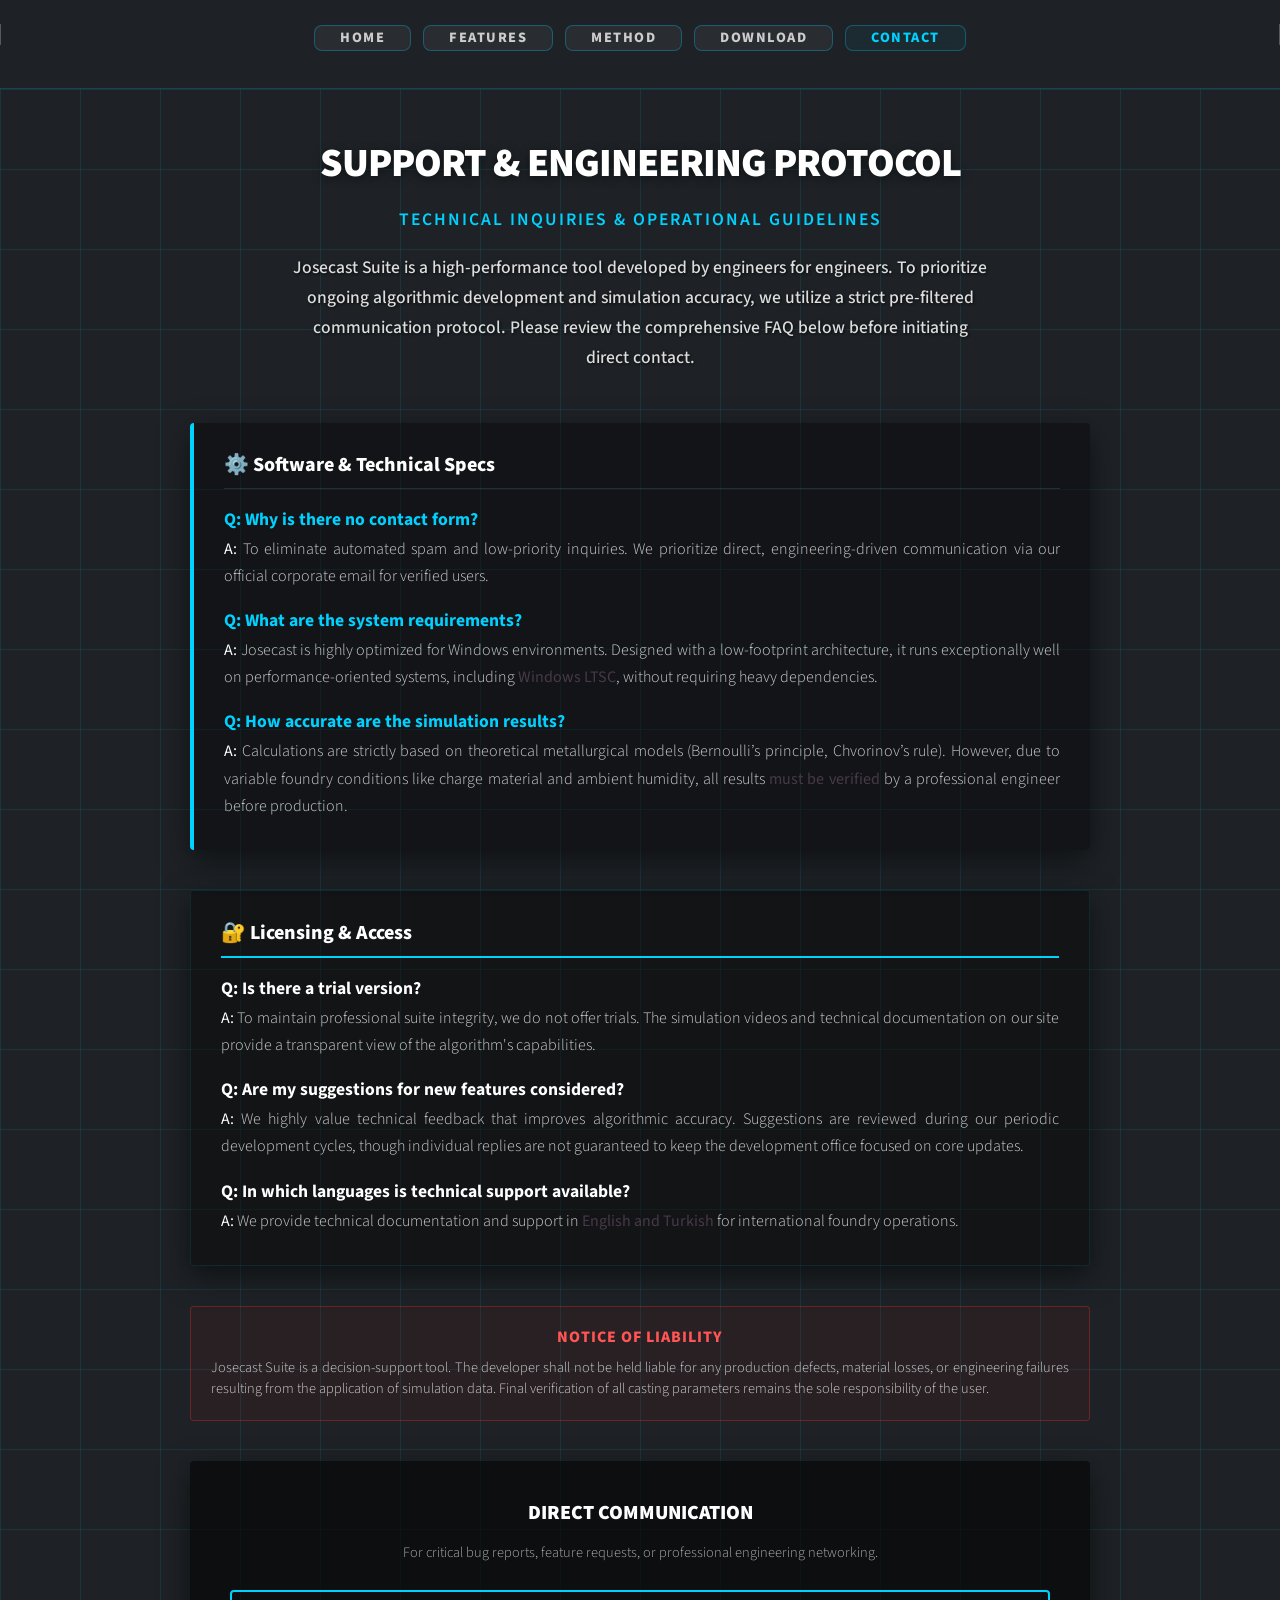
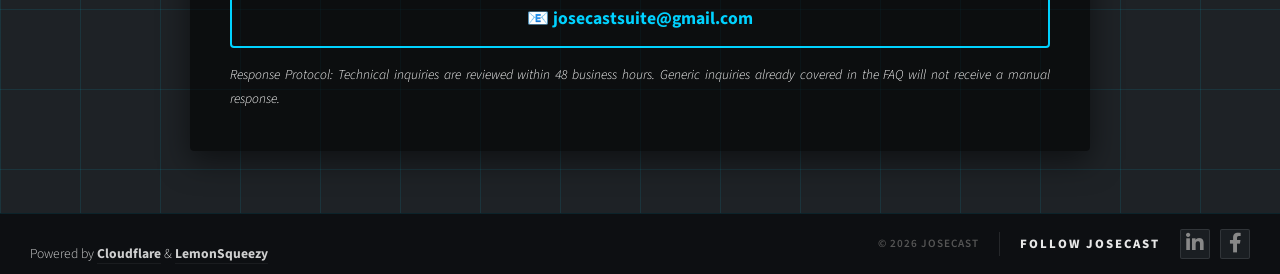
==== Contact.html @ 05715b48 "Contact sayfasi guncellendi" ====
<!DOCTYPE HTML>
<html>
    <head>
        <title>Contact - JoseCast Suite</title>
        <meta charset="utf-8" />
        <meta name="viewport" content="width=device-width, initial-scale=1, user-scalable=no" />
        <link rel="stylesheet" href="assets/css/main.css" />
        <noscript><link rel="stylesheet" href="assets/css/noscript.css" /></noscript>
<style>
    /* BEYAZ HEADER'I KESİN OLARAK YOK EDEN KOD */
    body.page-inner #page-wrapper #header,
    body #page-wrapper #header {
        background-color: #1e2226 !important;
        background-image: none !important;
        border-bottom: 1px solid rgba(0, 210, 255, 0.2) !important;
        box-shadow: none !important;
    }
    
    body #page-wrapper #header nav#nav {
        background-color: transparent !important;
    }
    
    body #page-wrapper #header nav#nav > ul > li > a {
        color: #cccccc !important;
        text-shadow: none !important;
    }
    
    body #page-wrapper #header nav#nav > ul > li:hover > a, 
    body #page-wrapper #header nav#nav > ul > li.current > a {
        color: #00d2ff !important;
        background-color: rgba(0, 210, 255, 0.05) !important;
    }

    /* 🔥 FOOTER IKON ANİMASYON DÜZELTMESİ 🔥 */
    #footer .icons a.custom-footer-icon {
        color: #888888 !important;
        font-size: 1.5em !important;
        transition: all 0.3s ease-in-out !important;
        display: inline-block;
    }
    
    #footer .icons a.custom-footer-icon:hover {
        color: #00d2ff !important;
        transform: scale(1.2);
    }
</style>
    </head>
<body class="no-sidebar is-preload page-inner" style="background-color: #1e2226 !important;">
    <div id="page-wrapper" style="background-color: #1e2226 !important;">
        
        <div id="header">
            <nav id="nav">
                <ul>
                    <li><a href="index.html">Home</a></li>
                    <li><a href="features.html">Features</a></li>
                    <li><a href="method.html">Method</a></li>
                    <li><a href="download.html">Download</a></li>
                    <li class="current"><a href="Contact.html">Contact</a></li>
                </ul>
            </nav>
        </div>

        <div class="wrapper style1" style="background-color: #1e2226 !important; background-image: linear-gradient(rgba(0, 210, 255, 0.1) 1px, transparent 1px), linear-gradient(90deg, rgba(0, 210, 255, 0.1) 1px, transparent 1px) !important; background-size: 80px 80px !important; color: #cccccc !important; padding: 50px 0 !important; border-top: none !important;">

            <div class="container">
                <div class="row">
                    <div class="col-12" id="content">
                        
                        <article id="main" style="max-width: 900px; margin: 0 auto; background-color: transparent !important; color: #cccccc !important;">
                            
                            <header style="text-align: center; margin-bottom: 50px;">
                                <h1 style="color: #ffffff !important; font-weight: 900; font-size: 2.5em; letter-spacing: -1px; margin-bottom: 5px; text-shadow: 0px 2px 10px rgba(0,0,0,0.5);">SUPPORT & ENGINEERING PROTOCOL</h1>
                                <p style="font-weight: 600; color: #00d2ff !important; font-size: 1.1em; text-transform: uppercase; letter-spacing: 2px; margin-bottom: 20px;">
                                    Technical Inquiries & Operational Guidelines
                                </p>
                                <p style="font-size: 1.1em; color: #dddddd !important; font-weight: 500; max-width: 700px; margin: 0 auto; line-height: 1.7; text-shadow: 1px 1px 3px rgba(0,0,0,0.8);">
                                 Josecast Suite is a high-performance tool developed by engineers for engineers. To prioritize ongoing algorithmic development and simulation accuracy, we utilize a strict pre-filtered communication protocol. Please review the comprehensive FAQ below before initiating direct contact.
                                </p>
                            </header>

                            <section style="margin-bottom: 40px; background-color: rgba(0, 0, 0, 0.4) !important; border-left: 4px solid #00d2ff; padding: 30px; border-radius: 4px; box-shadow: 0 10px 30px rgba(0,0,0,0.5);">
                                <h3 style="color: #ffffff !important; font-weight: 800; margin-bottom: 20px; border-bottom: 1px solid rgba(255,255,255,0.1); padding-bottom: 10px;">
                                    ⚙️ Software & Technical Specs
                                </h3>
                                
                                <div style="margin-bottom: 20px;">
                                    <h4 style="color: #00d2ff !important; font-weight: 700; margin-bottom: 5px; font-size: 1.1em;">Q: Why is there no contact form?</h4>
                                    <p style="margin: 0; line-height: 1.7; font-size: 1em; color: #cccccc !important;"><strong style="color:#fff;">A:</strong> To eliminate automated spam and low-priority inquiries. We prioritize direct, engineering-driven communication via our official corporate email for verified users.</p>
                                </div>

                                <div style="margin-bottom: 20px;">
                                    <h4 style="color: #00d2ff !important; font-weight: 700; margin-bottom: 5px; font-size: 1.1em;">Q: What are the system requirements?</h4>
                                    <p style="margin: 0; line-height: 1.7; font-size: 1em; color: #cccccc !important;"><strong style="color:#fff;">A:</strong> Josecast is highly optimized for Windows environments. Designed with a low-footprint architecture, it runs exceptionally well on performance-oriented systems, including <strong>Windows LTSC</strong>, without requiring heavy dependencies.</p>
                                </div>

                                <div style="margin-bottom: 0;">
                                    <h4 style="color: #00d2ff !important; font-weight: 700; margin-bottom: 5px; font-size: 1.1em;">Q: How accurate are the simulation results?</h4>
                                    <p style="margin: 0; line-height: 1.7; font-size: 1em; color: #cccccc !important;"><strong style="color:#fff;">A:</strong> Calculations are strictly based on theoretical metallurgical models (Bernoulli’s principle, Chvorinov’s rule). However, due to variable foundry conditions like charge material and ambient humidity, all results <strong>must be verified</strong> by a professional engineer before production.</p>
                                </div>
                            </section>

                            <section style="margin-bottom: 40px; background-color: rgba(0, 0, 0, 0.4) !important; padding: 30px; border-radius: 4px; box-shadow: 0 10px 30px rgba(0,0,0,0.5); border: 1px solid rgba(0, 210, 255, 0.1);">
                                <h3 style="color: #ffffff !important; font-weight: 800; border-bottom: 2px solid #00d2ff; padding-bottom: 10px; margin-bottom: 20px;">
                                    🔐 Licensing & Access
                                </h3>

                                <div style="margin-bottom: 20px;">
                                    <h4 style="color: #ffffff !important; font-weight: 700; margin-bottom: 5px; font-size: 1.1em;">Q: Is there a trial version?</h4>
                                    <p style="margin: 0; line-height: 1.7; font-size: 1em; color: #cccccc !important;"><strong style="color:#fff;">A:</strong> To maintain professional suite integrity, we do not offer trials. The simulation videos and technical documentation on our site provide a transparent view of the algorithm's capabilities.</p>
                                </div>

                                <div style="margin-bottom: 20px;">
                                    <h4 style="color: #ffffff !important; font-weight: 700; margin-bottom: 5px; font-size: 1.1em;">Q: Are my suggestions for new features considered?</h4>
                                    <p style="margin: 0; line-height: 1.7; font-size: 1em; color: #cccccc !important;"><strong style="color:#fff;">A:</strong> We highly value technical feedback that improves algorithmic accuracy. Suggestions are reviewed during our periodic development cycles, though individual replies are not guaranteed to keep the development office focused on core updates.</p>
                                </div>
                                
                                <div style="margin-bottom: 0;">
                                    <h4 style="color: #ffffff !important; font-weight: 700; margin-bottom: 5px; font-size: 1.1em;">Q: In which languages is technical support available?</h4>
                                    <p style="margin: 0; line-height: 1.7; font-size: 1em; color: #cccccc !important;"><strong style="color:#fff;">A:</strong> We provide technical documentation and support in <strong>English and Turkish</strong> for international foundry operations.</p>
                                </div>
                            </section>

                            <div style="margin-bottom: 40px; text-align: center; padding: 20px; background: rgba(255, 0, 0, 0.05); border: 1px solid rgba(255, 50, 50, 0.3); border-radius: 4px;">
                                <h4 style="color: #ff5555 !important; font-weight: 800; letter-spacing: 1px; margin-bottom: 10px;">NOTICE OF LIABILITY</h4>
                                <p style="font-size: 0.9em; color: #cccccc !important; margin: 0; line-height: 1.5;">
                                    Josecast Suite is a decision-support tool. The developer shall not be held liable for any production defects, material losses, or engineering failures resulting from the application of simulation data. Final verification of all casting parameters remains the sole responsibility of the user.
                                </p>
                            </div>

                            <div style="display: flex; flex-wrap: wrap; gap: 30px; margin-bottom: 20px;">
                                <div style="flex: 1; min-width: 300px; background-color: rgba(0, 0, 0, 0.6) !important; padding: 40px; border-radius: 4px; box-shadow: 0 10px 30px rgba(0,0,0,0.5); text-align: center;">
                                    <h3 style="color: #ffffff !important; font-weight: 900; margin-bottom: 15px;">DIRECT COMMUNICATION</h3>
                                    <p style="color: #aaaaaa !important; font-size: 0.9em; margin-bottom: 25px; text-align: center;">For critical bug reports, feature requests, or professional engineering networking.</p>
                                    
                                    <a href="mailto:josecastsuite@gmail.com" style="display: block; background-color: transparent; border: 2px solid #00d2ff; color: #00d2ff !important; padding: 15px; text-decoration: none; font-weight: 700; font-size: 1.1em; border-radius: 4px; margin-bottom: 15px; transition: all 0.3s ease;">
                                        📧 josecastsuite@gmail.com
                                    </a>
                                    
                                    <p style="font-size: 0.85em; color: #ffffff !important; margin: 0;">
                                        <em>Response Protocol: Technical inquiries are reviewed within 48 business hours. Generic inquiries already covered in the FAQ will not receive a manual response.</em>
                                    </p>
                                </div>
                            </div>

                        </article>

                    </div>
                </div>
            </div>
        </div>

 <div style="clear: both; margin-bottom: -40px !important; padding-bottom: 0 !important;"></div>
</div>


                       <div id="footer" style="padding: 8px 0; margin: 0; background: #0d0f12; clear: both; border-top: 1px solid rgba(0, 210, 255, 0.1); width: 100%;">
    <div style="width: 100%; padding: 0 30px; display: flex; align-items: center; justify-content: flex-end; gap: 20px;">
  <div style="text-align: left !important; display: block !important; width: 100% !important; margin: 0 !important; padding: 0 !important;">
    <p style="font-size: 0.85em; opacity: 0.8; margin: 20px 0 0 0 !important; padding: 0 !important; text-align: left !important;">
        Powered by 
        <a href="https://www.cloudflare.com" target="_blank" style="text-decoration: none; color: inherit; font-weight: bold;">Cloudflare</a> 
        & 
        <a href="https://www.lemonsqueezy.com" target="_blank" style="text-decoration: none; color: inherit; font-weight: bold;">LemonSqueezy</a>
    </p>
    </div>      
    <div style="color: #555555; font-size: 0.7em; font-weight: 600; letter-spacing: 1px; border-right: 1px solid rgba(255,255,255,0.1); padding-right: 20px; white-space: nowrap !important; display: inline-block;">
    &copy; 2026 JOSECAST
    </div>

        <h3 style="color: #ffffff; margin: 0; font-size: 0.8em; font-weight: 800; letter-spacing: 2px; text-transform: uppercase; white-space: nowrap; opacity: 0.9;">
            FOLLOW JOSECAST
        </h3>

        <div style="display: flex; gap: 10px;">
            <a href="https://www.linkedin.com/company/josecast-suite" target="_blank" rel="noopener noreferrer" style="display: flex; align-items: center; justify-content: center; width: 30px; height: 30px; background-color: #1a1e22; border: 1px solid rgba(255, 255, 255, 0.1); border-radius: 2px; color: #888888; font-size: 1em; text-decoration: none; transition: all 0.3s ease;" onmouseover="this.style.borderColor='#00d2ff'; this.style.color='#00d2ff';" onmouseout="this.style.borderColor='rgba(255, 255, 255, 0.1)'; this.style.color='#888888';">
                <i class="icon brands fa-linkedin-in" style="background: none; border: none; margin: 0; padding: 0;"></i>
            </a>
            
            <a href="https://www.linkedin.com/company/josecast-suite" target="_blank" rel="noopener noreferrer" style="display: flex; align-items: center; justify-content: center; width: 30px; height: 30px; background-color: #1a1e22; border: 1px solid rgba(255, 255, 255, 0.1); border-radius: 2px; color: #888888; font-size: 1em; text-decoration: none; transition: all 0.3s ease;" onmouseover="this.style.borderColor='#00d2ff'; this.style.color='#00d2ff';" onmouseout="this.style.borderColor='rgba(255, 255, 255, 0.1)'; this.style.color='#888888';">
                <i class="icon brands fa-facebook-f" style="background: none; border: none; margin: 0; padding: 0;"></i>
            </a>
        </div>

    </div>
</div>
    </div>
</div>


</section>

                            </div>

                        </div>
                    </div>
                </div>

        </div>

        <script src="assets/js/jquery.min.js"></script>
            <script src="assets/js/jquery.dropotron.min.js"></script>
            <script src="assets/js/jquery.scrolly.min.js"></script>
            <script src="assets/js/jquery.scrollex.min.js"></script>
            <script src="assets/js/browser.min.js"></script>
            <script src="assets/js/breakpoints.min.js"></script>
            <script src="assets/js/util.js"></script>
            <script src="assets/js/main.js"></script>

    </body>
</html>
---- assets/css/main.css ----
@import url("https://fonts.googleapis.com/css?family=Source+Sans+Pro:300,300italic,400,400italic,600");
@import url("fontawesome-all.min.css");

/*
	Helios by HTML5 UP
	html5up.net | @ajlkn
	Free for personal and commercial use under the CCA 3.0 license (html5up.net/license)
*/

html, body, div, span, applet, object,
iframe, h1, h2, h3, h4, h5, h6, p, blockquote,
pre, a, abbr, acronym, address, big, cite,
code, del, dfn, em, img, ins, kbd, q, s, samp,
small, strike, strong, sub, sup, tt, var, b,
u, i, center, dl, dt, dd, ol, ul, li, fieldset,
form, label, legend, table, caption, tbody,
tfoot, thead, tr, th, td, article, aside,
canvas, details, embed, figure, figcaption,
footer, header, hgroup, menu, nav, output, ruby,
section, summary, time, mark, audio, video {
	margin: 0;
	padding: 0;
	border: 0;
	font-size: 100%;
	font: inherit;
	vertical-align: baseline;}

article, aside, details, figcaption, figure,
footer, header, hgroup, menu, nav, section {
	display: block;}

body {
	line-height: 1;
}

ol, ul {
	list-style: none;
}

blockquote, q {
	quotes: none;
}

	blockquote:before, blockquote:after, q:before, q:after {
		content: '';
		content: none;
	}

table {
	border-collapse: collapse;
	border-spacing: 0;
}

body {
	-webkit-text-size-adjust: none;
}

mark {
	background-color: transparent;
	color: inherit;
}

input::-moz-focus-inner {
	border: 0;
	padding: 0;
}

input, select, textarea {
	-moz-appearance: none;
	-webkit-appearance: none;
	-ms-appearance: none;
	appearance: none;
}

/* Basic */

	html {
		box-sizing: border-box;
	}

	*, *:before, *:after {
		box-sizing: inherit;
	}

	body {
		background: #f0f4f4;
		color: #5b5b5b;
		font-size: 15pt;
		line-height: 1.85em;
		font-family: 'Source Sans Pro', sans-serif;
		font-weight: 300;
	}

		body.is-preload *, body.is-preload *:before, body.is-preload *:after {
			-moz-animation: none !important;
			-webkit-animation: none !important;
			-ms-animation: none !important;
			animation: none !important;
			-moz-transition: none !important;
			-webkit-transition: none !important;
			-ms-transition: none !important;
			transition: none !important;
		}

	input, textarea, select {
		font-size: 15pt;
		line-height: 1.85em;
		font-family: 'Source Sans Pro', sans-serif;
		font-weight: 300;
	}

	h1, h2, h3, h4, h5, h6 {
		font-weight: 400;
		color: #483949;
		line-height: 1.25em;
	}

	h1 a, h2 a, h3 a, h4 a, h5 a, h6 a {
		color: inherit;
		text-decoration: none;
		border-bottom-color: transparent;
	}

	h1 strong, h2 strong, h3 strong, h4 strong, h5 strong, h6 strong {
		font-weight: 600;
	}

	h2 {
		font-size: 2.6em;
	}

	h3 {
		font-size: 1.25em;
	}

	h4 {
		font-size: 1em;
		margin: 0 0 0.25em 0;
	}

	strong, b {
		font-weight: 400;
		color: #483949;
	}

	em, i {
		font-style: italic;
	}

	a {
		color: inherit;
		border-bottom: solid 1px rgba(128, 128, 128, 0.15);
		text-decoration: none;
		-moz-transition: background-color 0.35s ease-in-out, color 0.35s ease-in-out, border-bottom-color 0.35s ease-in-out;
		-webkit-transition: background-color 0.35s ease-in-out, color 0.35s ease-in-out, border-bottom-color 0.35s ease-in-out;
		-ms-transition: background-color 0.35s ease-in-out, color 0.35s ease-in-out, border-bottom-color 0.35s ease-in-out;
		transition: background-color 0.35s ease-in-out, color 0.35s ease-in-out, border-bottom-color 0.35s ease-in-out;
	}

		a:hover {
			color: #ef8376;
			border-bottom-color: transparent;
		}

	sub {
		position: relative;
		top: 0.5em;
		font-size: 0.8em;
	}

	sup {
		position: relative;
		top: -0.5em;
		font-size: 0.8em;
	}

	blockquote {
		border-left: solid 0.5em #ddd;
		padding: 1em 0 1em 2em;
		font-style: italic;
	}

	p, ul, ol, dl, table {
		margin-bottom: 1em;
	}

	p {
		text-align: justify;
	}

	br.clear {
		clear: both;
	}

	hr {
		position: relative;
		display: block;
		border: 0;
		top: 4.5em;
		margin-bottom: 9em;
		height: 6px;
		border-top: solid 1px rgba(128, 128, 128, 0.2);
		border-bottom: solid 1px rgba(128, 128, 128, 0.2);
	}

		hr:before, hr:after {
			content: '';
			position: absolute;
			top: -8px;
			display: block;
			width: 1px;
			height: 21px;
			background: rgba(128, 128, 128, 0.2);
		}

		hr:before {
			left: -1px;
		}

		hr:after {
			right: -1px;
		}

	.timestamp {
		color: rgba(128, 128, 128, 0.75);
		font-size: 0.8em;
	}

/* Container */

	.container {
		margin: 0 auto;
		max-width: 100%;
		width: 1400px;
	}

		@media screen and (max-width: 1680px) {

			.container {
				width: 1200px;
			}

		}

		@media screen and (max-width: 1280px) {

			.container {
				width: 100%;
			}

		}

		@media screen and (max-width: 960px) {

			.container {
				width: 100%;
			}

		}

		@media screen and (max-width: 840px) {

			.container {
				width: 100%;
			}

		}

		@media screen and (max-width: 736px) {

			.container {
				width: 100%;
			}

		}

/* Row */

	.row {
		display: flex;
		flex-wrap: wrap;
		box-sizing: border-box;
		align-items: stretch;
	}

		.row > * {
			box-sizing: border-box;
		}

		.row.gtr-uniform > * > :last-child {
			margin-bottom: 0;
		}

		.row.aln-left {
			justify-content: flex-start;
		}

		.row.aln-center {
			justify-content: center;
		}

		.row.aln-right {
			justify-content: flex-end;
		}

		.row.aln-top {
			align-items: flex-start;
		}

		.row.aln-middle {
			align-items: center;
		}

		.row.aln-bottom {
			align-items: flex-end;
		}

		.row > .imp {
			order: -1;
		}

		.row > .col-1 {
			width: 8.33333%;
		}

		.row > .off-1 {
			margin-left: 8.33333%;
		}

		.row > .col-2 {
			width: 16.66667%;
		}

		.row > .off-2 {
			margin-left: 16.66667%;
		}

		.row > .col-3 {
			width: 25%;
		}

		.row > .off-3 {
			margin-left: 25%;
		}

		.row > .col-4 {
			width: 33.33333%;
		}

		.row > .off-4 {
			margin-left: 33.33333%;
		}

		.row > .col-5 {
			width: 41.66667%;
		}

		.row > .off-5 {
			margin-left: 41.66667%;
		}

		.row > .col-6 {
			width: 50%;
		}

		.row > .off-6 {
			margin-left: 50%;
		}

		.row > .col-7 {
			width: 58.33333%;
		}

		.row > .off-7 {
			margin-left: 58.33333%;
		}

		.row > .col-8 {
			width: 66.66667%;
		}

		.row > .off-8 {
			margin-left: 66.66667%;
		}

		.row > .col-9 {
			width: 75%;
		}

		.row > .off-9 {
			margin-left: 75%;
		}

		.row > .col-10 {
			width: 83.33333%;
		}

		.row > .off-10 {
			margin-left: 83.33333%;
		}

		.row > .col-11 {
			width: 91.66667%;
		}

		.row > .off-11 {
			margin-left: 91.66667%;
		}

		.row > .col-12 {
			width: 100%;
		}

		.row > .off-12 {
			margin-left: 100%;
		}

		.row.gtr-0 {
			margin-top: 0px;
			margin-left: 0px;
		}

			.row.gtr-0 > * {
				padding: 0px 0 0 0px;
			}

			.row.gtr-0.gtr-uniform {
				margin-top: 0px;
			}

				.row.gtr-0.gtr-uniform > * {
					padding-top: 0px;
				}

		.row.gtr-25 {
			margin-top: -10px;
			margin-left: -10px;
		}

			.row.gtr-25 > * {
				padding: 10px 0 0 10px;
			}

			.row.gtr-25.gtr-uniform {
				margin-top: -10px;
			}

				.row.gtr-25.gtr-uniform > * {
					padding-top: 10px;
				}

		.row.gtr-50 {
			margin-top: -20px;
			margin-left: -20px;
		}

			.row.gtr-50 > * {
				padding: 20px 0 0 20px;
			}

			.row.gtr-50.gtr-uniform {
				margin-top: -20px;
			}

				.row.gtr-50.gtr-uniform > * {
					padding-top: 20px;
				}

		.row {
			margin-top: -40px;
			margin-left: -40px;
		}

			.row > * {
				padding: 40px 0 0 40px;
			}

			.row.gtr-uniform {
				margin-top: -40px;
			}

				.row.gtr-uniform > * {
					padding-top: 40px;
				}

		.row.gtr-150 {
			margin-top: -60px;
			margin-left: -60px;
		}

			.row.gtr-150 > * {
				padding: 60px 0 0 60px;
			}

			.row.gtr-150.gtr-uniform {
				margin-top: -60px;
			}

				.row.gtr-150.gtr-uniform > * {
					padding-top: 60px;
				}

		.row.gtr-200 {
			margin-top: -80px;
			margin-left: -80px;
		}

			.row.gtr-200 > * {
				padding: 80px 0 0 80px;
			}

			.row.gtr-200.gtr-uniform {
				margin-top: -80px;
			}

				.row.gtr-200.gtr-uniform > * {
					padding-top: 80px;
				}

		@media screen and (max-width: 1680px) {

			.row {
				display: flex;
				flex-wrap: wrap;
				box-sizing: border-box;
				align-items: stretch;
			}

				.row > * {
					box-sizing: border-box;
				}

				.row.gtr-uniform > * > :last-child {
					margin-bottom: 0;
				}

				.row.aln-left {
					justify-content: flex-start;
				}

				.row.aln-center {
					justify-content: center;
				}

				.row.aln-right {
					justify-content: flex-end;
				}

				.row.aln-top {
					align-items: flex-start;
				}

				.row.aln-middle {
					align-items: center;
				}

				.row.aln-bottom {
					align-items: flex-end;
				}

				.row > .imp-wide {
					order: -1;
				}

				.row > .col-1-wide {
					width: 8.33333%;
				}

				.row > .off-1-wide {
					margin-left: 8.33333%;
				}

				.row > .col-2-wide {
					width: 16.66667%;
				}

				.row > .off-2-wide {
					margin-left: 16.66667%;
				}

				.row > .col-3-wide {
					width: 25%;
				}

				.row > .off-3-wide {
					margin-left: 25%;
				}

				.row > .col-4-wide {
					width: 33.33333%;
				}

				.row > .off-4-wide {
					margin-left: 33.33333%;
				}

				.row > .col-5-wide {
					width: 41.66667%;
				}

				.row > .off-5-wide {
					margin-left: 41.66667%;
				}

				.row > .col-6-wide {
					width: 50%;
				}

				.row > .off-6-wide {
					margin-left: 50%;
				}

				.row > .col-7-wide {
					width: 58.33333%;
				}

				.row > .off-7-wide {
					margin-left: 58.33333%;
				}

				.row > .col-8-wide {
					width: 66.66667%;
				}

				.row > .off-8-wide {
					margin-left: 66.66667%;
				}

				.row > .col-9-wide {
					width: 75%;
				}

				.row > .off-9-wide {
					margin-left: 75%;
				}

				.row > .col-10-wide {
					width: 83.33333%;
				}

				.row > .off-10-wide {
					margin-left: 83.33333%;
				}

				.row > .col-11-wide {
					width: 91.66667%;
				}

				.row > .off-11-wide {
					margin-left: 91.66667%;
				}

				.row > .col-12-wide {
					width: 100%;
				}

				.row > .off-12-wide {
					margin-left: 100%;
				}

				.row.gtr-0 {
					margin-top: 0px;
					margin-left: 0px;
				}

					.row.gtr-0 > * {
						padding: 0px 0 0 0px;
					}

					.row.gtr-0.gtr-uniform {
						margin-top: 0px;
					}

						.row.gtr-0.gtr-uniform > * {
							padding-top: 0px;
						}

				.row.gtr-25 {
					margin-top: -10px;
					margin-left: -10px;
				}

					.row.gtr-25 > * {
						padding: 10px 0 0 10px;
					}

					.row.gtr-25.gtr-uniform {
						margin-top: -10px;
					}

						.row.gtr-25.gtr-uniform > * {
							padding-top: 10px;
						}

				.row.gtr-50 {
					margin-top: -20px;
					margin-left: -20px;
				}

					.row.gtr-50 > * {
						padding: 20px 0 0 20px;
					}

					.row.gtr-50.gtr-uniform {
						margin-top: -20px;
					}

						.row.gtr-50.gtr-uniform > * {
							padding-top: 20px;
						}

				.row {
					margin-top: -40px;
					margin-left: -40px;
				}

					.row > * {
						padding: 40px 0 0 40px;
					}

					.row.gtr-uniform {
						margin-top: -40px;
					}

						.row.gtr-uniform > * {
							padding-top: 40px;
						}

				.row.gtr-150 {
					margin-top: -60px;
					margin-left: -60px;
				}

					.row.gtr-150 > * {
						padding: 60px 0 0 60px;
					}

					.row.gtr-150.gtr-uniform {
						margin-top: -60px;
					}

						.row.gtr-150.gtr-uniform > * {
							padding-top: 60px;
						}

				.row.gtr-200 {
					margin-top: -80px;
					margin-left: -80px;
				}

					.row.gtr-200 > * {
						padding: 80px 0 0 80px;
					}

					.row.gtr-200.gtr-uniform {
						margin-top: -80px;
					}

						.row.gtr-200.gtr-uniform > * {
							padding-top: 80px;
						}

		}

		@media screen and (max-width: 1280px) {

			.row {
				display: flex;
				flex-wrap: wrap;
				box-sizing: border-box;
				align-items: stretch;
			}

				.row > * {
					box-sizing: border-box;
				}

				.row.gtr-uniform > * > :last-child {
					margin-bottom: 0;
				}

				.row.aln-left {
					justify-content: flex-start;
				}

				.row.aln-center {
					justify-content: center;
				}

				.row.aln-right {
					justify-content: flex-end;
				}

				.row.aln-top {
					align-items: flex-start;
				}

				.row.aln-middle {
					align-items: center;
				}

				.row.aln-bottom {
					align-items: flex-end;
				}

				.row > .imp-normal {
					order: -1;
				}

				.row > .col-1-normal {
					width: 8.33333%;
				}

				.row > .off-1-normal {
					margin-left: 8.33333%;
				}

				.row > .col-2-normal {
					width: 16.66667%;
				}

				.row > .off-2-normal {
					margin-left: 16.66667%;
				}

				.row > .col-3-normal {
					width: 25%;
				}

				.row > .off-3-normal {
					margin-left: 25%;
				}

				.row > .col-4-normal {
					width: 33.33333%;
				}

				.row > .off-4-normal {
					margin-left: 33.33333%;
				}

				.row > .col-5-normal {
					width: 41.66667%;
				}

				.row > .off-5-normal {
					margin-left: 41.66667%;
				}

				.row > .col-6-normal {
					width: 50%;
				}

				.row > .off-6-normal {
					margin-left: 50%;
				}

				.row > .col-7-normal {
					width: 58.33333%;
				}

				.row > .off-7-normal {
					margin-left: 58.33333%;
				}

				.row > .col-8-normal {
					width: 66.66667%;
				}

				.row > .off-8-normal {
					margin-left: 66.66667%;
				}

				.row > .col-9-normal {
					width: 75%;
				}

				.row > .off-9-normal {
					margin-left: 75%;
				}

				.row > .col-10-normal {
					width: 83.33333%;
				}

				.row > .off-10-normal {
					margin-left: 83.33333%;
				}

				.row > .col-11-normal {
					width: 91.66667%;
				}

				.row > .off-11-normal {
					margin-left: 91.66667%;
				}

				.row > .col-12-normal {
					width: 100%;
				}

				.row > .off-12-normal {
					margin-left: 100%;
				}

				.row.gtr-0 {
					margin-top: 0px;
					margin-left: 0px;
				}

					.row.gtr-0 > * {
						padding: 0px 0 0 0px;
					}

					.row.gtr-0.gtr-uniform {
						margin-top: 0px;
					}

						.row.gtr-0.gtr-uniform > * {
							padding-top: 0px;
						}

				.row.gtr-25 {
					margin-top: -9px;
					margin-left: -9px;
				}

					.row.gtr-25 > * {
						padding: 9px 0 0 9px;
					}

					.row.gtr-25.gtr-uniform {
						margin-top: -9px;
					}

						.row.gtr-25.gtr-uniform > * {
							padding-top: 9px;
						}

				.row.gtr-50 {
					margin-top: -18px;
					margin-left: -18px;
				}

					.row.gtr-50 > * {
						padding: 18px 0 0 18px;
					}

					.row.gtr-50.gtr-uniform {
						margin-top: -18px;
					}

						.row.gtr-50.gtr-uniform > * {
							padding-top: 18px;
						}

				.row {
					margin-top: -36px;
					margin-left: -36px;
				}

					.row > * {
						padding: 36px 0 0 36px;
					}

					.row.gtr-uniform {
						margin-top: -36px;
					}

						.row.gtr-uniform > * {
							padding-top: 36px;
						}

				.row.gtr-150 {
					margin-top: -54px;
					margin-left: -54px;
				}

					.row.gtr-150 > * {
						padding: 54px 0 0 54px;
					}

					.row.gtr-150.gtr-uniform {
						margin-top: -54px;
					}

						.row.gtr-150.gtr-uniform > * {
							padding-top: 54px;
						}

				.row.gtr-200 {
					margin-top: -72px;
					margin-left: -72px;
				}

					.row.gtr-200 > * {
						padding: 72px 0 0 72px;
					}

					.row.gtr-200.gtr-uniform {
						margin-top: -72px;
					}

						.row.gtr-200.gtr-uniform > * {
							padding-top: 72px;
						}

		}

		@media screen and (max-width: 960px) {

			.row {
				display: flex;
				flex-wrap: wrap;
				box-sizing: border-box;
				align-items: stretch;
			}

				.row > * {
					box-sizing: border-box;
				}

				.row.gtr-uniform > * > :last-child {
					margin-bottom: 0;
				}

				.row.aln-left {
					justify-content: flex-start;
				}

				.row.aln-center {
					justify-content: center;
				}

				.row.aln-right {
					justify-content: flex-end;
				}

				.row.aln-top {
					align-items: flex-start;
				}

				.row.aln-middle {
					align-items: center;
				}

				.row.aln-bottom {
					align-items: flex-end;
				}

				.row > .imp-narrow {
					order: -1;
				}

				.row > .col-1-narrow {
					width: 8.33333%;
				}

				.row > .off-1-narrow {
					margin-left: 8.33333%;
				}

				.row > .col-2-narrow {
					width: 16.66667%;
				}

				.row > .off-2-narrow {
					margin-left: 16.66667%;
				}

				.row > .col-3-narrow {
					width: 25%;
				}

				.row > .off-3-narrow {
					margin-left: 25%;
				}

				.row > .col-4-narrow {
					width: 33.33333%;
				}

				.row > .off-4-narrow {
					margin-left: 33.33333%;
				}

				.row > .col-5-narrow {
					width: 41.66667%;
				}

				.row > .off-5-narrow {
					margin-left: 41.66667%;
				}

				.row > .col-6-narrow {
					width: 50%;
				}

				.row > .off-6-narrow {
					margin-left: 50%;
				}

				.row > .col-7-narrow {
					width: 58.33333%;
				}

				.row > .off-7-narrow {
					margin-left: 58.33333%;
				}

				.row > .col-8-narrow {
					width: 66.66667%;
				}

				.row > .off-8-narrow {
					margin-left: 66.66667%;
				}

				.row > .col-9-narrow {
					width: 75%;
				}

				.row > .off-9-narrow {
					margin-left: 75%;
				}

				.row > .col-10-narrow {
					width: 83.33333%;
				}

				.row > .off-10-narrow {
					margin-left: 83.33333%;
				}

				.row > .col-11-narrow {
					width: 91.66667%;
				}

				.row > .off-11-narrow {
					margin-left: 91.66667%;
				}

				.row > .col-12-narrow {
					width: 100%;
				}

				.row > .off-12-narrow {
					margin-left: 100%;
				}

				.row.gtr-0 {
					margin-top: 0px;
					margin-left: 0px;
				}

					.row.gtr-0 > * {
						padding: 0px 0 0 0px;
					}

					.row.gtr-0.gtr-uniform {
						margin-top: 0px;
					}

						.row.gtr-0.gtr-uniform > * {
							padding-top: 0px;
						}

				.row.gtr-25 {
					margin-top: -8px;
					margin-left: -8px;
				}

					.row.gtr-25 > * {
						padding: 8px 0 0 8px;
					}

					.row.gtr-25.gtr-uniform {
						margin-top: -8px;
					}

						.row.gtr-25.gtr-uniform > * {
							padding-top: 8px;
						}

				.row.gtr-50 {
					margin-top: -16px;
					margin-left: -16px;
				}

					.row.gtr-50 > * {
						padding: 16px 0 0 16px;
					}

					.row.gtr-50.gtr-uniform {
						margin-top: -16px;
					}

						.row.gtr-50.gtr-uniform > * {
							padding-top: 16px;
						}

				.row {
					margin-top: -32px;
					margin-left: -32px;
				}

					.row > * {
						padding: 32px 0 0 32px;
					}

					.row.gtr-uniform {
						margin-top: -32px;
					}

						.row.gtr-uniform > * {
							padding-top: 32px;
						}

				.row.gtr-150 {
					margin-top: -48px;
					margin-left: -48px;
				}

					.row.gtr-150 > * {
						padding: 48px 0 0 48px;
					}

					.row.gtr-150.gtr-uniform {
						margin-top: -48px;
					}

						.row.gtr-150.gtr-uniform > * {
							padding-top: 48px;
						}

				.row.gtr-200 {
					margin-top: -64px;
					margin-left: -64px;
				}

					.row.gtr-200 > * {
						padding: 64px 0 0 64px;
					}

					.row.gtr-200.gtr-uniform {
						margin-top: -64px;
					}

						.row.gtr-200.gtr-uniform > * {
							padding-top: 64px;
						}

		}

		@media screen and (max-width: 840px) {

			.row {
				display: flex;
				flex-wrap: wrap;
				box-sizing: border-box;
				align-items: stretch;
			}

				.row > * {
					box-sizing: border-box;
				}

				.row.gtr-uniform > * > :last-child {
					margin-bottom: 0;
				}

				.row.aln-left {
					justify-content: flex-start;
				}

				.row.aln-center {
					justify-content: center;
				}

				.row.aln-right {
					justify-content: flex-end;
				}

				.row.aln-top {
					align-items: flex-start;
				}

				.row.aln-middle {
					align-items: center;
				}

				.row.aln-bottom {
					align-items: flex-end;
				}

				.row > .imp-narrower {
					order: -1;
				}

				.row > .col-1-narrower {
					width: 8.33333%;
				}

				.row > .off-1-narrower {
					margin-left: 8.33333%;
				}

				.row > .col-2-narrower {
					width: 16.66667%;
				}

				.row > .off-2-narrower {
					margin-left: 16.66667%;
				}

				.row > .col-3-narrower {
					width: 25%;
				}

				.row > .off-3-narrower {
					margin-left: 25%;
				}

				.row > .col-4-narrower {
					width: 33.33333%;
				}

				.row > .off-4-narrower {
					margin-left: 33.33333%;
				}

				.row > .col-5-narrower {
					width: 41.66667%;
				}

				.row > .off-5-narrower {
					margin-left: 41.66667%;
				}

				.row > .col-6-narrower {
					width: 50%;
				}

				.row > .off-6-narrower {
					margin-left: 50%;
				}

				.row > .col-7-narrower {
					width: 58.33333%;
				}

				.row > .off-7-narrower {
					margin-left: 58.33333%;
				}

				.row > .col-8-narrower {
					width: 66.66667%;
				}

				.row > .off-8-narrower {
					margin-left: 66.66667%;
				}

				.row > .col-9-narrower {
					width: 75%;
				}

				.row > .off-9-narrower {
					margin-left: 75%;
				}

				.row > .col-10-narrower {
					width: 83.33333%;
				}

				.row > .off-10-narrower {
					margin-left: 83.33333%;
				}

				.row > .col-11-narrower {
					width: 91.66667%;
				}

				.row > .off-11-narrower {
					margin-left: 91.66667%;
				}

				.row > .col-12-narrower {
					width: 100%;
				}

				.row > .off-12-narrower {
					margin-left: 100%;
				}

				.row.gtr-0 {
					margin-top: 0px;
					margin-left: 0px;
				}

					.row.gtr-0 > * {
						padding: 0px 0 0 0px;
					}

					.row.gtr-0.gtr-uniform {
						margin-top: 0px;
					}

						.row.gtr-0.gtr-uniform > * {
							padding-top: 0px;
						}

				.row.gtr-25 {
					margin-top: -8px;
					margin-left: -8px;
				}

					.row.gtr-25 > * {
						padding: 8px 0 0 8px;
					}

					.row.gtr-25.gtr-uniform {
						margin-top: -8px;
					}

						.row.gtr-25.gtr-uniform > * {
							padding-top: 8px;
						}

				.row.gtr-50 {
					margin-top: -16px;
					margin-left: -16px;
				}

					.row.gtr-50 > * {
						padding: 16px 0 0 16px;
					}

					.row.gtr-50.gtr-uniform {
						margin-top: -16px;
					}

						.row.gtr-50.gtr-uniform > * {
							padding-top: 16px;
						}

				.row {
					margin-top: -32px;
					margin-left: -32px;
				}

					.row > * {
						padding: 32px 0 0 32px;
					}

					.row.gtr-uniform {
						margin-top: -32px;
					}

						.row.gtr-uniform > * {
							padding-top: 32px;
						}

				.row.gtr-150 {
					margin-top: -48px;
					margin-left: -48px;
				}

					.row.gtr-150 > * {
						padding: 48px 0 0 48px;
					}

					.row.gtr-150.gtr-uniform {
						margin-top: -48px;
					}

						.row.gtr-150.gtr-uniform > * {
							padding-top: 48px;
						}

				.row.gtr-200 {
					margin-top: -64px;
					margin-left: -64px;
				}

					.row.gtr-200 > * {
						padding: 64px 0 0 64px;
					}

					.row.gtr-200.gtr-uniform {
						margin-top: -64px;
					}

						.row.gtr-200.gtr-uniform > * {
							padding-top: 64px;
						}

		}

		@media screen and (max-width: 736px) {

			.row {
				display: flex;
				flex-wrap: wrap;
				box-sizing: border-box;
				align-items: stretch;
			}

				.row > * {
					box-sizing: border-box;
				}

				.row.gtr-uniform > * > :last-child {
					margin-bottom: 0;
				}

				.row.aln-left {
					justify-content: flex-start;
				}

				.row.aln-center {
					justify-content: center;
				}

				.row.aln-right {
					justify-content: flex-end;
				}

				.row.aln-top {
					align-items: flex-start;
				}

				.row.aln-middle {
					align-items: center;
				}

				.row.aln-bottom {
					align-items: flex-end;
				}

				.row > .imp-mobile {
					order: -1;
				}

				.row > .col-1-mobile {
					width: 8.33333%;
				}

				.row > .off-1-mobile {
					margin-left: 8.33333%;
				}

				.row > .col-2-mobile {
					width: 16.66667%;
				}

				.row > .off-2-mobile {
					margin-left: 16.66667%;
				}

				.row > .col-3-mobile {
					width: 25%;
				}

				.row > .off-3-mobile {
					margin-left: 25%;
				}

				.row > .col-4-mobile {
					width: 33.33333%;
				}

				.row > .off-4-mobile {
					margin-left: 33.33333%;
				}

				.row > .col-5-mobile {
					width: 41.66667%;
				}

				.row > .off-5-mobile {
					margin-left: 41.66667%;
				}

				.row > .col-6-mobile {
					width: 50%;
				}

				.row > .off-6-mobile {
					margin-left: 50%;
				}

				.row > .col-7-mobile {
					width: 58.33333%;
				}

				.row > .off-7-mobile {
					margin-left: 58.33333%;
				}

				.row > .col-8-mobile {
					width: 66.66667%;
				}

				.row > .off-8-mobile {
					margin-left: 66.66667%;
				}

				.row > .col-9-mobile {
					width: 75%;
				}

				.row > .off-9-mobile {
					margin-left: 75%;
				}

				.row > .col-10-mobile {
					width: 83.33333%;
				}

				.row > .off-10-mobile {
					margin-left: 83.33333%;
				}

				.row > .col-11-mobile {
					width: 91.66667%;
				}

				.row > .off-11-mobile {
					margin-left: 91.66667%;
				}

				.row > .col-12-mobile {
					width: 100%;
				}

				.row > .off-12-mobile {
					margin-left: 100%;
				}

				.row.gtr-0 {
					margin-top: 0px;
					margin-left: 0px;
				}

					.row.gtr-0 > * {
						padding: 0px 0 0 0px;
					}

					.row.gtr-0.gtr-uniform {
						margin-top: 0px;
					}

						.row.gtr-0.gtr-uniform > * {
							padding-top: 0px;
						}

				.row.gtr-25 {
					margin-top: -5px;
					margin-left: -5px;
				}

					.row.gtr-25 > * {
						padding: 5px 0 0 5px;
					}

					.row.gtr-25.gtr-uniform {
						margin-top: -5px;
					}

						.row.gtr-25.gtr-uniform > * {
							padding-top: 5px;
						}

				.row.gtr-50 {
					margin-top: -10px;
					margin-left: -10px;
				}

					.row.gtr-50 > * {
						padding: 10px 0 0 10px;
					}

					.row.gtr-50.gtr-uniform {
						margin-top: -10px;
					}

						.row.gtr-50.gtr-uniform > * {
							padding-top: 10px;
						}

				.row {
					margin-top: -20px;
					margin-left: -20px;
				}

					.row > * {
						padding: 20px 0 0 20px;
					}

					.row.gtr-uniform {
						margin-top: -20px;
					}

						.row.gtr-uniform > * {
							padding-top: 20px;
						}

				.row.gtr-150 {
					margin-top: -30px;
					margin-left: -30px;
				}

					.row.gtr-150 > * {
						padding: 30px 0 0 30px;
					}

					.row.gtr-150.gtr-uniform {
						margin-top: -30px;
					}

						.row.gtr-150.gtr-uniform > * {
							padding-top: 30px;
						}

				.row.gtr-200 {
					margin-top: -40px;
					margin-left: -40px;
				}

					.row.gtr-200 > * {
						padding: 40px 0 0 40px;
					}

					.row.gtr-200.gtr-uniform {
						margin-top: -40px;
					}

						.row.gtr-200.gtr-uniform > * {
							padding-top: 40px;
						}

		}

/* Sections/Article */

	section, article {
		margin-bottom: 3em;
	}

		section > :last-child, section:last-child, article > :last-child, article:last-child {
			margin-bottom: 0;
		}

		section.special > header, section.special > footer, article.special > header, article.special > footer {
			text-align: center;
		}

	.row > section, .row > article {
		margin-bottom: 0;
	}

	header {
		margin: 0 0 1em 0;
	}

		header > p {
			display: block;
			font-size: 1.5em;
			margin: 1em 0 2em 0;
			line-height: 1.5em;
			text-align: inherit;
		}

	footer {
		margin: 2.5em 0 0 0;
	}

/* Image */

	.image {
		position: relative;
		display: inline-block;
		border: 0;
		outline: 0;
	}

		.image img {
			display: block;
			width: 100%;
		}

		.image.fit {
			display: block;
			width: 100%;
		}

		.image.featured {
			display: block;
			width: 100%;
			margin: 0 0 4em 0;
		}

		.image.left {
			float: left;
			margin: 0 2em 2em 0;
		}

		.image.centered {
			display: block;
			margin: 0 0 2em 0;
		}

			.image.centered img {
				margin: 0 auto;
				width: auto;
			}

/* List */

	ul {
		list-style: disc;
		padding-left: 1em;
	}

		ul li {
			padding-left: 0.5em;
		}

	ol {
		list-style: decimal;
		padding-left: 1.25em;
	}

		ol li {
			padding-left: 0.25em;
		}

/* Actions */

	ul.actions {
		margin: 3em 0 0 0;
		list-style: none;
		padding-left: 0;
	}

		form ul.actions {
			margin-top: 0;
		}

		ul.actions li {
			display: inline-block;
			margin: 0 0.75em 0 0.75em;
			padding-left: 0;
		}

			ul.actions li:first-child {
				margin-left: 0;
			}

			ul.actions li:last-child {
				margin-right: 0;
			}

/* Divided */

	ul.divided {
		list-style: none;
		padding-left: 0;
	}

		ul.divided li {
			border-top: solid 1px rgba(128, 128, 128, 0.2);
			padding-top: 1.5em;
			margin-top: 1.5em;
			padding-left: 0;
		}

			ul.divided li:first-child {
				border-top: 0;
				padding-top: 0;
				margin-top: 0;
			}

/* Menu */

	ul.menu {
		height: 1em;
		line-height: 1em;
		list-style: none;
		padding-left: 0;
	}

		ul.menu li {
			display: inline-block;
			border-left: solid 1px rgba(128, 128, 128, 0.2);
			padding-left: 1.25em;
			margin-left: 1.25em;
		}

			ul.menu li:first-child {
				border-left: 0;
				padding-left: 0;
				margin-left: 0;
			}

/* Icons */

	ul.icons {
		position: relative;
		background: rgba(128, 128, 128, 0.05);
		border-radius: 4em;
		display: inline-block;
		padding: 0.35em 0.75em 0.35em 0.75em;
		font-size: 1.25em;
		cursor: default;
		list-style: none;
	}

		ul.icons li {
			display: inline-block;
			padding-left: 0;
		}

			ul.icons li a {
				display: inline-block;
				background: none;
				width: 2.5em;
				height: 2.5em;
				line-height: 2.5em;
				text-align: center;
				border-radius: 100%;
				border: 0;
				color: inherit;
			}

				ul.icons li a:hover {
					color: #00d2ff;
				}

/* Form */

	form label {
		display: block;
		font-weight: 400;
		color: #483949;
		margin: 0 0 1em 0;
	}

	form input[type="text"],
	form input[type="email"],
	form input[type="password"],
	form select,
	form textarea {
		-webkit-appearance: none;
		display: block;
		border: 0;
		background: #fafafa;
		width: 100%;
		border-radius: 0.5em;
		border: solid 1px #E5E5E5;
		padding: 1em;
		-moz-transition: background-color 0.35s ease-in-out, border-color 0.35s ease-in-out;
		-webkit-transition: background-color 0.35s ease-in-out, border-color 0.35s ease-in-out;
		-ms-transition: background-color 0.35s ease-in-out, border-color 0.35s ease-in-out;
		transition: background-color 0.35s ease-in-out, border-color 0.35s ease-in-out;
	}

		form input[type="text"]:focus,
		form input[type="email"]:focus,
		form input[type="password"]:focus,
		form select:focus,
		form textarea:focus {
			background: #fff;
			border-color: #df7366;
		}

	form input[type="text"],
	form input[type="email"],
	form input[type="password"],
	form select {
		line-height: 1em;
	}

	form textarea {
		min-height: 9em;
	}

	form ::-webkit-input-placeholder {
		color: #555 !important;
	}

	form :-moz-placeholder {
		color: #555 !important;
	}

	form ::-moz-placeholder {
		color: #555 !important;
	}

	form :-ms-input-placeholder {
		color: #555 !important;
	}

	form ::-moz-focus-inner {
		border: 0;
	}

/* Table */

	table {
		width: 100%;
	}

		table.default {
			width: 100%;
		}

			table.default tbody tr {
				border-top: solid 1px #e5e5e5;
			}

				table.default tbody tr:first-child {
					border-top: 0;
				}

				table.default tbody tr:nth-child(2n+1) {
					background: #fafafa;
				}

			table.default td {
				padding: 0.5em 1em 0.5em 1em;
			}

			table.default th {
				text-align: left;
				font-weight: 400;
				padding: 0.5em 1em 0.5em 1em;
			}

			table.default thead {
				border-bottom: solid 2px #e5e5e5;
			}

			table.default tfoot {
				border-top: solid 2px #e5e5e5;
			}

/* Button */

input[type="button"], input[type="submit"], input[type="reset"], button, .button {
    position: relative;
    display: inline-block;
    background: rgba(0, 210, 255, 0.2); /* Orijinal #df7366 yerine JoseCast Mavisi */
    color: #fff !important;
    text-align: center;
    border-radius: 0.5em;
    border: 2px solid #00d2ff; /* Mavi çerçeve ekledik */
    text-decoration: none;
    padding: 0.65em 1.5em; /* Yatay boşluğu daralttık ki 3 tanesi yan yana sığsın */
    cursor: pointer;
    outline: 0;
    font-weight: 800; /* Yazıyı kalınlaştırdık */
    text-transform: uppercase;
    transition: all 0.35s ease-in-out;
}

		input[type="button"]:hover,
		input[type="submit"]:hover,
		input[type="reset"]:hover,
		button:hover,
		.button:hover {
			color: #fff;
			background: #767aef;
		}

		input[type="button"].alt,
		input[type="submit"].alt,
		input[type="reset"].alt,
		button.alt,
		.button.alt {
			background: #2B252C;
		}

			input[type="button"].alt:hover,
			input[type="submit"].alt:hover,
			input[type="reset"].alt:hover,
			button.alt:hover,
			.button.alt:hover {
				background: #3B353C;
			}

/* Post */

	.post.stub {
		text-align: center;
	}

		.post.stub header {
			margin: 0;
		}

/* Icons */

	.icon {
		text-decoration: none;
		text-decoration: none;
	}

		.icon:before {
			-moz-osx-font-smoothing: grayscale;
			-webkit-font-smoothing: antialiased;
			display: inline-block;
			font-style: normal;
			font-variant: normal;
			text-rendering: auto;
			line-height: 1;
			text-transform: none !important;
			font-family: 'Font Awesome 5 Free';
			font-weight: 400;
		}

		.icon:before {
			line-height: inherit;
			font-size: 1.25em;
		}

		.icon > .label {
			display: none;
		}

		.icon.solid:before {
			font-weight: 900;
		}

		.icon.brands:before {
			font-family: 'Font Awesome 5 Brands';
		}

		.icon.circled {
			position: relative;
			display: inline-block;
			background: #2b252c;
			color: #fff;
			border-radius: 100%;
			width: 3em;
			height: 3em;
			line-height: 3em;
			text-align: center;
			font-size: 1.25em;
		}

			header .icon.circled {
				margin: 0 0 2em 0;
			}

/* Wrapper */

	.wrapper {
		background: #fff;
		margin: 0 0 2em 0;
		padding: 6em 0 6em 0;
	}

		.wrapper.style2 {
			padding-top: 0;
		}

/* Header */

   #header {
    position: relative;
    background-image: url(../../images/header.jpg);
    background-size: cover;
    background-position: center center;
    background-attachment: fixed;
    color: #fff;
    text-align: center;
    padding: 4em 0 2em 0; /* Üst boşluğu 7.5'ten 4'e çektik ki yukarı çıksın */
    cursor: default;
}

		#header:before {
			content: '';
			display: inline-block;
			vertical-align: middle;
			height: 100%;
		}

		#header .inner {
			position: relative;
			z-index: 1;
			margin: 0;
			display: inline-block;
			vertical-align: middle;
		}

		#header header {
			display: inline-block;
		}

			#header header > p {
				font-size: 1.3em;
				margin: 0;
			}

		#header h1 {
			color: #fff;
			font-size: 3em;
			line-height: 1em;
		}

			#header h1 a {
				color: inherit;
			}

	

		#header hr {
			top: 1.5em;
			margin-bottom: 3em;
			border-bottom-color: rgba(192, 192, 192, 0.35);
			box-shadow: inset 0 1px 0 0 rgba(192, 192, 192, 0.35);
		}

			#header hr:before, #header hr:after {
				background: rgba(192, 192, 192, 0.35);
			}

		#header footer {
			margin: 1em 0 0 0;
		}

	body.homepage #header {
		height: 100vh;
		min-height: 40em;
	}

		body.homepage #header h1 {
			font-size: 4em;
		}

		body.homepage #header:after {
			content: '';
			background: #1C0920;
			display: block;
			position: absolute;
			left: 0;
			top: 0;
			width: 100%;
			height: 100%;
			opacity: 0;
			-moz-transition: opacity 2.5s ease-in-out;
			-webkit-transition: opacity 2.5s ease-in-out;
			-ms-transition: opacity 2.5s ease-in-out;
			transition: opacity 2.5s ease-in-out;
			-moz-transition-delay: 0.5s;
			-webkit-transition-delay: 0.5s;
			-ms-transition-delay: 0.5s;
			transition-delay: 0.5s;
		}

	body.homepage.is-preload #header:after {
		opacity: 1;
	}

/* Nav */

	#nav {
		position: absolute;
		top: 0;
		left: 0;
		width: 100%;
		text-align: center;
		padding: 1.5em 0 1.5em 0;
		z-index: 1;
		overflow: hidden;
	}

		#nav > ul {
			line-height: 0px;
			position: relative;
			display: inline-block;
			margin: 0;
			height: 21px;
			border-left: solid 1px rgba(192, 192, 192, 0.35);
			border-right: solid 1px rgba(192, 192, 192, 0.35);
		}

			#nav > ul:before, #nav > ul:after {
				content: '';
				display: block;
				width: 300%;
				position: absolute;
				top: 50%;
				margin-top: -2px;
				height: 5px;
				border-top: solid 1px rgba(192, 192, 192, 0.35);
				border-bottom: solid 1px rgba(192, 192, 192, 0.35);
			}

			#nav > ul:before {
				left: 100%;
				margin-left: 1px;
			}

			#nav > ul:after {
				right: 100%;
				margin-right: 1px;
			}

			#nav > ul > li {
				display: inline-block;
				margin: -9px 0.5em 0 0.5em;
				border-radius: 0.5em;
				padding: 0.85em;
				border: solid 1px transparent;
				-moz-transition: color 0.35s ease-in-out, border-color 0.35s ease-in-out;
				-webkit-transition: color 0.35s ease-in-out, border-color 0.35s ease-in-out;
				-ms-transition: color 0.35s ease-in-out, border-color 0.35s ease-in-out;
				transition: color 0.35s ease-in-out, border-color 0.35s ease-in-out;
			}

				#nav > ul > li.active {
					border-color: rgba(192, 192, 192, 0.35);
				}

				#nav > ul > li > a, #nav > ul > li > span {
					display: block;
					color: inherit;
					text-decoration: none;
					border: 0;
					outline: 0;
				}

				#nav > ul > li > ul {
					display: none;
				}

	.dropotron {
		background: rgba(255, 255, 255, 0.975);
		padding: 1em 1.25em 1em 1.25em;
		line-height: 1em;
		height: auto;
		text-align: left;
		border-radius: 0.5em;
		box-shadow: 0 0.15em 0.25em 0 rgba(0, 0, 0, 0.25);
		min-width: 12em;
		margin-top: -1em;
		list-style: none;
	}

		.dropotron li {
			border-top: solid 1px rgba(128, 128, 128, 0.2);
			color: #5b5b5b;
			padding-left: 0;
		}

			.dropotron li:first-child {
				border-top: 0;
			}

			.dropotron li:hover {
				color: #ef8376;
			}

			.dropotron li a, .dropotron li span {
				display: block;
				border: 0;
				padding: 0.5em 0 0.5em 0;
				-moz-transition: color 0.35s ease-in-out;
				-webkit-transition: color 0.35s ease-in-out;
				-ms-transition: color 0.35s ease-in-out;
				transition: color 0.35s ease-in-out;
			}

		.dropotron.level-0 {
			margin-top: 2em;
			font-size: 0.9em;
		}

			.dropotron.level-0:before {
				content: '';
				position: absolute;
				left: 50%;
				top: -0.7em;
				margin-left: -0.75em;
				border-bottom: solid 0.75em rgba(255, 255, 255, 0.975);
				border-left: solid 0.75em rgba(64, 64, 64, 0);
				border-right: solid 0.75em rgba(64, 64, 64, 0);
			}

/* Banner */

	#banner {
		background: #fff;
		text-align: center;
		padding: 4.5em 0 4.5em 0;
		margin-bottom: 0;
	}

		#banner header > p {
			margin-bottom: 0;
		}

/* Content */

	#content > hr {
		top: 3em;
		margin-bottom: 6em;
	}

	#content > section {
		margin-bottom: 0;
	}

/* Sidebar */

	#sidebar > hr {
		top: 3em;
		margin-bottom: 6em;
	}

		#sidebar > hr.first {
			display: none;
		}

	#sidebar > section {
		margin-bottom: 0;
	}

/* Main */

	#main {
		margin-bottom: 0;
	}

		#main section:first-of-type {
			padding-top: 2em;
		}

/* Footer */

	#footer {
		position: relative;
		overflow: hidden;
		padding: 6em 0 6em 0;
		background: #2b252c;
		color: #fff;
	}

		#footer .icon.circled {
			background: #fff;
			color: #2b252c;
		}

		#footer header {
			text-align: center;
			cursor: default;
		}

		#footer h2, #footer h3, #footer h4, #footer h5, #footer h6 {
			color: #fff;
		}

		#footer .contact {
			text-align: center;
		}

			#footer .contact p {
				text-align: center;
				margin: 0 0 3em 0;
			}

		#footer .copyright {
			text-align: center;
			color: rgba(128, 128, 128, 0.75);
			font-size: 0.8em;
			cursor: default;
		}

			#footer .copyright a {
				color: rgba(128, 128, 128, 0.75);
			}

				#footer .copyright a:hover {
					color: rgba(212, 212, 212, 0.85);
				}

/* Carousel */

	.carousel {
		position: relative;
		overflow: hidden;
		padding: 2em 0 2em 0;
		margin-bottom: 0;
	}

		.carousel .forward, .carousel .backward {
			position: absolute;
			top: 50%;
			width: 6em;
			height: 12em;
			margin-top: -6em;
			cursor: pointer;
		}

			.carousel .forward:before, .carousel .backward:before {
				content: '';
				display: block;
				width: 6em;
				height: 6em;
				border-radius: 100%;
				background-color: rgba(72, 57, 73, 0.5);
				position: absolute;
				top: 50%;
				margin-top: -3em;
				-moz-transition: background-color 0.35s ease-in-out;
				-webkit-transition: background-color 0.35s ease-in-out;
				-o-transition: background-color 0.35s ease-in-out;
				-ms-transition: background-color 0.35s ease-in-out;
				transition: background-color 0.35s ease-in-out;
				-webkit-backface-visibility: hidden;
			}

			.carousel .forward:after, .carousel .backward:after {
				content: '';
				width: 3em;
				height: 3em;
				position: absolute;
				top: 50%;
				margin: -1.5em 0 0 0;
				background: url("images/arrow.svg") no-repeat center center;
			}

			.carousel .forward:hover:before, .carousel .backward:hover:before {
				background-color: rgba(239, 131, 118, 0.75);
			}

		.carousel .forward {
			right: 0;
		}

			.carousel .forward:before {
				right: -3em;
			}

			.carousel .forward:after {
				right: -0.25em;
			}

		.carousel .backward {
			left: 0;
		}

			.carousel .backward:before {
				left: -3em;
			}

			.carousel .backward:after {
				left: -0.25em;
				-moz-transform: scaleX(-1);
				-webkit-transform: scaleX(-1);
				-ms-transform: scaleX(-1);
				transform: scaleX(-1);
			}

		.carousel .reel {
			white-space: nowrap;
			position: relative;
			-webkit-overflow-scrolling: touch;
			padding: 0 2em 0 2em;
		}

		.carousel article {
			display: inline-block;
			width: 18em;
			background: #fff;
			text-align: center;
			padding: 0 1em 3em 1em;
			margin: 0 2em 0 0;
			white-space: normal;
			opacity: 1.0;
			-moz-transition: opacity 0.75s ease-in-out;
			-webkit-transition: opacity 0.75s ease-in-out;
			-ms-transition: opacity 0.75s ease-in-out;
			transition: opacity 0.75s ease-in-out;
		}

			.carousel article.loading {
				opacity: 0;
			}

			.carousel article .image {
				position: relative;
				left: -1em;
				top: 0;
				width: auto;
				margin-right: -2em;
				margin-bottom: 3em;
			}

			.carousel article p {
				text-align: center;
			}

/* Wide */

	@media screen and (max-width: 1680px) {

		/* Basic */

			body, input, textarea, select {
				font-size: 14pt;
				line-height: 1.75em;
			}

		/* Carousel */

			.carousel {
				padding: 1.5em 0 1.5em 0;
			}

				.carousel .reel {
					padding: 0 1.5em 0 1.5em;
				}

				.carousel article {
					width: 18em;
					margin: 0 1.25em 0 0;
				}

	}

/* Normal */

	@media screen and (max-width: 1280px) {

		/* Basic */

			body, input, textarea, select {
				font-size: 12pt;
				line-height: 1.5em;
			}

		/* Wrapper */

			.wrapper {
				padding-left: 2em;
				padding-right: 2em;
			}

		/* Header */

			#header {
				background-attachment: scroll;
			}

				#header .inner {
					padding-left: 2em;
					padding-right: 2em;
				}

		/* Banner */

			#banner {
				padding-left: 2em;
				padding-right: 2em;
			}

		/* Footer */

			#footer {
				padding-left: 2em;
				padding-right: 2em;
			}

	}

/* Narrow */

/* Narrower */

	@media screen and (max-width: 840px) {

		/* Basic */

			body, input, textarea, select {
				font-size: 13pt;
				line-height: 1.65em;
			}

			.tweet {
				text-align: center;
			}

			.timestamp {
				display: block;
				text-align: center;
			}

		/* Footer */

			#footer {
				padding: 4em 2em 4em 2em;
			}

		/* Carousel */

			.carousel {
				padding: 1.25em 0 1.25em 0;
			}

				.carousel article {
					width: 18em;
					margin: 0 1em 0 0;
				}

				
	}

/* Mobile */

	#navPanel, #titleBar {
		display: none;
	}

	@media screen and (max-width: 736px) {

		/* Basic */

			html, body {
				overflow-x: hidden;
			}

			body, input, textarea, select {
				font-size: 12.5pt;
				line-height: 1.5em;
			}

			h2 {
				font-size: 1.75em;
			}

			h3 {
				font-size: 1.25em;
			}

			hr {
				top: 3em;
				margin-bottom: 6em;
			}

		/* Section/Article */

			section, article {
				margin-bottom: 2em;
			}

				section:last-child, article:last-child {
					margin-bottom: 0;
				}

			.row > section, .row > article {
				margin-bottom: 2em;
			}

			header > p {
				font-size: 1.25em;
			}

		/* Image */

			.image.featured {
				margin: 0 0 2em 0;
			}

			.image.left {
				margin: 0 1em 1em 0;
			}

			.image.centered {
				margin: 0 0 1em 0;
			}

		/* Actions */

			form ul.actions {
				margin-top: 0;
			}

			ul.actions li {
				display: block;
				margin: 0.75em 0 0 0;
			}

				ul.actions li:first-child {
					margin-top: 0;
				}

		/* Menu */

			ul.menu {
				height: auto;
				text-align: center;
			}

				ul.menu li {
					display: block;
					border: 0;
					padding: 0.75em 0 0 0;
					margin: 0;
				}

					ul.menu li:first-child {
						padding-top: 0;
					}

		/* Icons */

			ul.icons {
				font-size: 1em;
				padding: 0.35em 0.5em 0.35em 0.5em;
			}

				ul.icons li a {
					width: 2.25em;
				}

		/* Button */

			input[type="button"],
			input[type="submit"],
			input[type="reset"],
			button,
			.button {
				display: block;
				padding: 0;
				line-height: 3em;
				width: 100%;
			}

		/* Nav */

			#page-wrapper {
				-moz-backface-visibility: hidden;
				-webkit-backface-visibility: hidden;
				-ms-backface-visibility: hidden;
				backface-visibility: hidden;
				-moz-transition: -moz-transform 0.5s ease;
				-webkit-transition: -webkit-transform 0.5s ease;
				-ms-transition: -ms-transform 0.5s ease;
				transition: transform 0.5s ease;
				padding-bottom: 1px;
			}

			#navButton {
				-moz-backface-visibility: hidden;
				-webkit-backface-visibility: hidden;
				-ms-backface-visibility: hidden;
				backface-visibility: hidden;
				-moz-transition: -moz-transform 0.5s ease;
				-webkit-transition: -webkit-transform 0.5s ease;
				-ms-transition: -ms-transform 0.5s ease;
				transition: transform 0.5s ease;
				display: block;
				height: 44px;
				left: 0;
				position: fixed;
				top: 0;
				width: 100%;
				z-index: 10001;
			}

				#navButton .toggle {
					text-decoration: none;
					position: absolute;
					left: 0;
					top: 0;
					width: 100%;
					height: 100%;
					border: 0;
					outline: 0;
				}

					#navButton .toggle:before {
						-moz-osx-font-smoothing: grayscale;
						-webkit-font-smoothing: antialiased;
						display: inline-block;
						font-style: normal;
						font-variant: normal;
						text-rendering: auto;
						line-height: 1;
						text-transform: none !important;
						font-family: 'Font Awesome 5 Free';
						font-weight: 900;
					}

					#navButton .toggle:before {
						text-decoration: none;
						font-style: normal;
						content: '\f0c9';
						color: #fff;
						color: rgba(255, 255, 255, 0.75);
						text-align: center;
						display: block;
						font-size: 14px;
						width: 80px;
						height: 30px;
						line-height: 30px;
						position: absolute;
						left: 50%;
						margin-left: -40px;
						background: rgba(132, 128, 136, 0.75);
						border-top: 0;
						border-radius: 0 0 0.35em 0.35em;
					}

			#navPanel {
				-moz-backface-visibility: hidden;
				-webkit-backface-visibility: hidden;
				-ms-backface-visibility: hidden;
				backface-visibility: hidden;
				-moz-transform: translateY(-50vh);
				-webkit-transform: translateY(-50vh);
				-ms-transform: translateY(-50vh);
				transform: translateY(-50vh);
				-moz-transition: -moz-transform 0.5s ease;
				-webkit-transition: -webkit-transform 0.5s ease;
				-ms-transition: -ms-transform 0.5s ease;
				transition: transform 0.5s ease;
				display: block;
				height: 50vh;
				left: 0;
				overflow-y: auto;
				position: fixed;
				top: 0;
				width: 100%;
				z-index: 10002;
				background: #1f1920;
				box-shadow: inset 0px -2px 5px 0px rgba(0, 0, 0, 0.25);
				font-size: 1em;
			}

				#navPanel:before {
					content: '';
					display: block;
					position: absolute;
					left: 0;
					top: 0;
					width: 100%;
					height: 100%;
					background: url("images/overlay.png");
					background-size: 128px 128px;
				}

				#navPanel .link {
					position: relative;
					z-index: 1;
					display: block;
					text-decoration: none;
					padding: 0.5em;
					color: #ddd;
					border: 0;
					border-top: dotted 1px rgba(255, 255, 255, 0.05);
				}

					#navPanel .link:first-child {
						border-top: 0;
					}

					#navPanel .link.depth-0 {
						color: #fff;
						font-weight: 600;
					}

				#navPanel .indent-1 {
					display: inline-block;
					width: 1em;
				}

				#navPanel .indent-2 {
					display: inline-block;
					width: 2em;
				}

				#navPanel .indent-3 {
					display: inline-block;
					width: 3em;
				}

				#navPanel .indent-4 {
					display: inline-block;
					width: 4em;
				}

				#navPanel .indent-5 {
					display: inline-block;
					width: 5em;
				}

				#navPanel .depth-0 {
					color: #fff;
				}

			body.navPanel-visible #page-wrapper {
				-moz-transform: translateY(50vh);
				-webkit-transform: translateY(50vh);
				-ms-transform: translateY(50vh);
				transform: translateY(50vh);
			}

			body.navPanel-visible #navButton {
				-moz-transform: translateY(50vh);
				-webkit-transform: translateY(50vh);
				-ms-transform: translateY(50vh);
				transform: translateY(50vh);
			}

			body.navPanel-visible #navPanel {
				-moz-transform: translateY(0);
				-webkit-transform: translateY(0);
				-ms-transform: translateY(0);
				transform: translateY(0);
			}

		/* Wrapper */

			.wrapper {
				padding: 3em 1em 3em 1em;
			}

		/* Header */

			#header {
				background-attachment: scroll;
				padding: 2.5em 0 0 0;
			}

				#header .inner {
					padding-top: 1.5em;
					padding-left: 1em;
					padding-right: 1em;
				}

				#header header > p {
					font-size: 1em;
				}

				#header h1 {
					font-size: 1.75em;
				}

				#header hr {
					top: 1em;
					margin-bottom: 2.5em;
				}

			body.homepage #header {
				min-height: 0;
				padding: 5.5em 0 5em 0;
				height: auto;
			}

				body.homepage #header:before {
					display: none;
				}

				body.homepage #header h1 {
					font-size: 2.5em;
				}

		/* Nav */

			#nav {
				display: none;
			}

		/* Banner */

			#banner {
				padding: 3em 2em 3em 2em;
			}

		/* Sidebar */

			#sidebar > hr:first-of-type {
				display: block;
			}

		/* Main */

			#main > header {
				text-align: center;
			}

		/* Footer */

			#footer {
				padding-left: 1em;
				padding-right: 1em;
			}

		/* Carousel */

			.carousel {
				padding: 0.5em 0 0.5em 0;
			}

				.carousel .reel {
					padding: 0 0.5em 0 0.5em;
				}

				.carousel article {
					width: 14em;
					padding-bottom: 2em;
					margin: 0 0.5em 0 0;
				}

					.carousel article .image {
						margin-bottom: 2em;
					}
					
	}

/* ==========================================================================
   1. ANA SAYFA (HOME) STABİL YAPI AYARLARI
   ========================================================================== */
#header .button.circled.scrolly,
#header .actions,
#header .actions li,
#header .actions a {
    display: none !important;
}

#banner, #main, section, .wrapper {
    height: auto !important;
    min-height: auto !important;
    overflow: visible !important;
}



/* ==========================================================================
   2. YAN SAYFALAR (FEATURES & METHOD) NEON GRID & BASKILAMA SİSTEMİ
   ========================================================================== */

/* Şablonun koyu arka plan resmini kökten engeller, sayfayı beyaza çeker */
body.page-inner, 
body.page-inner #page-wrapper, 
body.page-inner .wrapper,
body.page-inner #main {
    background-color: #ffffff !important;
    background-image: none !important;
}

/* Şablonun yan sayfalara sızdırdığı tüm gizli siyah katmanları fiziksel olarak öldürür */
body.page-inner::before, body.page-inner::after,
body.page-inner #page-wrapper::before, body.page-inner #page-wrapper::after,
body.page-inner #main::before, body.page-inner .wrapper::before {
    display: none !important;
    background: none !important;
    background-image: none !important;
}

/* Ana içerik alanının arkasına o parlayan keskin neon mavi kareleri (grid) çizdirir */
body.page-inner .wrapper.style1 {
    background-image: 
        linear-gradient(to right, rgba(0, 210, 255, 0.25) 1px, transparent 1px) !important,
        linear-gradient(to bottom, rgba(0, 210, 255, 0.25) 1px, transparent 1px) !important;
    background-size: 30px 30px !important;
    padding-bottom: 120px !important;
}

/* Üst Menü Panelini yan sayfalarda bembeyaz yapar ve yazıları koyulaştırır */
body.page-inner #header {
    background-image: none !important;
    background-color: #ffffff !important;
    min-height: auto !important;
    padding: 2em 0 !important;
}

body.page-inner #header h1 a,
body.page-inner #header #nav > ul > li > a {
    color: #000000 !important;
}

body.page-inner #header h1 a:hover,
body.page-inner #header #nav > ul > li > a:hover {
    color: #0077cc !important;
}

/* Beyaz teknik zemin üzerindeki tüm metinleri net okunması için kapkara yapar */
body.page-inner #main h1, 
body.page-inner #main h2, 
body.page-inner #main h3, 
body.page-inner #main h4, 
body.page-inner #main p,
body.page-inner #main span,
body.page-inner #main a {
    color: #000000 !important;
}

/* ==========================================================================
   3. RESPONSIVE YOUTUBE VİDEO KUTUSU AYARLARI (TEKİL VE ÇAKIŞMASIZ)
   ========================================================================== */

.video-section-container {
    width: 100%;
    display: flex;
    justify-content: center;
    clear: both;
    margin: 40px 0;
}

.video-wrapper {
    width: 85%;
    max-width: 1000px;
    min-width: 320px;
    margin: 0 auto !important;
}

.video-container {
    width: 100%;
    position: relative;
}

.video-container iframe {
    width: 100%;
    aspect-ratio: 16 / 9;
    border-radius: 8px;
    box-shadow: 0 6px 25px rgba(0, 0, 0, 0.25);
}
/* --- JOSECAST NAVIGATION BOXES --- */
#nav ul {
    display: flex !important;
    justify-content: center !important;
    gap: 10px !important; /* Kutular arası boşluk */
    list-style: none !important;
    margin: 0 !important;
    padding: 0 !important;
}

#nav ul li {
    padding: 0 !important;
    margin: 0 !important;
}

#nav ul li a {
    display: block !important;
    padding: 12px 25px !important; /* Kutunun büyüklüğü */
    background: rgba(255, 255, 255, 0.05) !important; /* Çok hafif şeffaf iç dolgu */
    border: 1px solid rgba(0, 210, 255, 0.3) !important; /* İnce neon mavi çerçeve */
    border-radius: 8px !important; /* Hafif oval köşeler */
    color: #ffffff !important;
    text-decoration: none !important;
    
    /* YAZI AYARLARI */
    font-weight: 800 !important; /* Kalınlaştırdık */
    font-size: 0.9em !important; 
    text-transform: uppercase !important; /* Tüm harfler büyük */
    letter-spacing: 1.5px !important; /* Harf arası boşluk ile belirginlik */
    
    /* GÖRSEL EFEKTLER */
    backdrop-filter: blur(5px); /* Arkadaki gridi hafif puslar, yazıyı öne çıkarır */
    
    /* 🚨 Sadece arka plan, çerçeve ve gölgenin yumuşak değişmesi için geçişi kısıtladık */
    transition: background 0.25s ease, border-color 0.25s ease, box-shadow 0.25s ease !important;
}

/* --- HOVER (ÜZERİNE GELİNCE - ARTIK ANİMASYONSUZ SABİT) --- */
#nav ul li a:hover {
    background: rgba(0, 210, 255, 0.2) !important; /* Mavi dolgu yumuşakça artar */
    border-color: #00d2ff !important; /* Çerçeve sabit şekilde parlar */
    box-shadow: 0 0 15px rgba(0, 210, 255, 0.4) !important; /* Neon ışıma efekti yerinde sabit kalır */
    
    /* 🚨 Kımıldamayı ve diğer yerleri patlatmayı önlemek için transform tamamen KALDIRILDI */
    transform: none !important; 
}

/* --- AKTİF SAYFA --- */
#nav ul li.active a {
    border-color: #00d2ff !important;
    background: rgba(0, 210, 255, 0.1) !important;
}
---- assets/css/noscript.css ----
/*
	Helios by HTML5 UP
	html5up.net | @ajlkn
	Free for personal and commercial use under the CCA 3.0 license (html5up.net/license)
*/

/* Carousel */

	.carousel {
		overflow-x: auto;
	}

/* Header */

	body.homepage.is-preload #header:after {
		opacity: 0;
	}
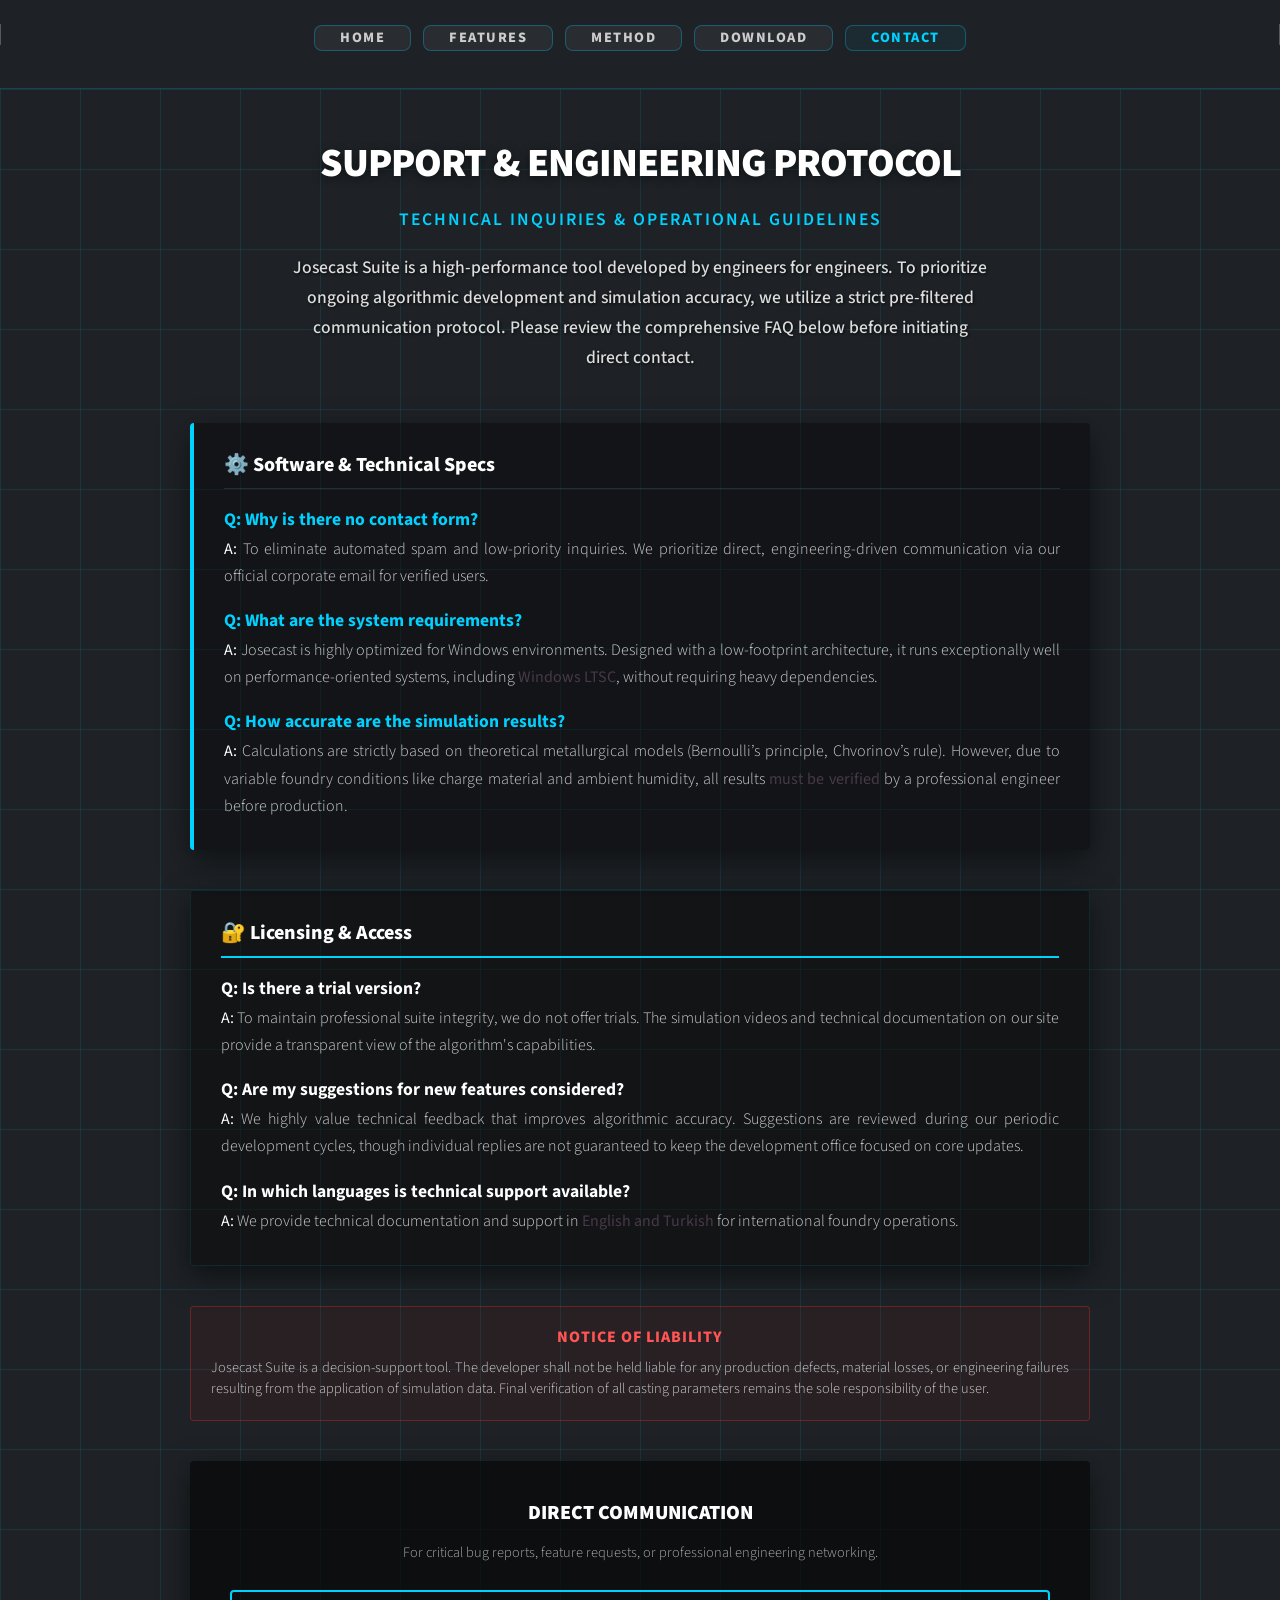
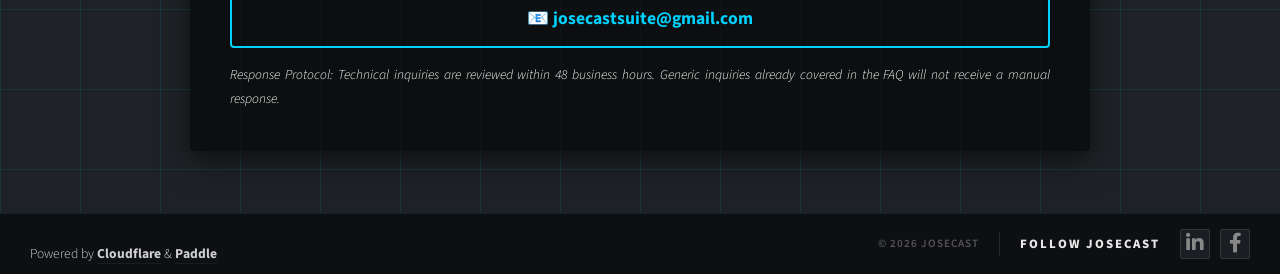
==== commit 583961a3: "Update pages for Paddle integration" ====
--- a/Contact.html
+++ b/Contact.html
@@ -142,69 +142,51 @@
                                 </div>
                             </div>
 
-                        </article>
-
+                       </article>
                     </div>
                 </div>
             </div>
         </div>
 
- <div style="clear: both; margin-bottom: -40px !important; padding-bottom: 0 !important;"></div>
-</div>
+        <div style="clear: both; margin-bottom: -40px !important; padding-bottom: 0 !important;"></div>
 
-
-                       <div id="footer" style="padding: 8px 0; margin: 0; background: #0d0f12; clear: both; border-top: 1px solid rgba(0, 210, 255, 0.1); width: 100%;">
-    <div style="width: 100%; padding: 0 30px; display: flex; align-items: center; justify-content: flex-end; gap: 20px;">
-  <div style="text-align: left !important; display: block !important; width: 100% !important; margin: 0 !important; padding: 0 !important;">
-    <p style="font-size: 0.85em; opacity: 0.8; margin: 20px 0 0 0 !important; padding: 0 !important; text-align: left !important;">
-        Powered by 
-        <a href="https://www.cloudflare.com" target="_blank" style="text-decoration: none; color: inherit; font-weight: bold;">Cloudflare</a> 
-        & 
-        <a href="https://www.lemonsqueezy.com" target="_blank" style="text-decoration: none; color: inherit; font-weight: bold;">LemonSqueezy</a>
-    </p>
-    </div>      
-    <div style="color: #555555; font-size: 0.7em; font-weight: 600; letter-spacing: 1px; border-right: 1px solid rgba(255,255,255,0.1); padding-right: 20px; white-space: nowrap !important; display: inline-block;">
-    &copy; 2026 JOSECAST
-    </div>
-
-        <h3 style="color: #ffffff; margin: 0; font-size: 0.8em; font-weight: 800; letter-spacing: 2px; text-transform: uppercase; white-space: nowrap; opacity: 0.9;">
-            FOLLOW JOSECAST
-        </h3>
-
-        <div style="display: flex; gap: 10px;">
-            <a href="https://www.linkedin.com/company/josecast-suite" target="_blank" rel="noopener noreferrer" style="display: flex; align-items: center; justify-content: center; width: 30px; height: 30px; background-color: #1a1e22; border: 1px solid rgba(255, 255, 255, 0.1); border-radius: 2px; color: #888888; font-size: 1em; text-decoration: none; transition: all 0.3s ease;" onmouseover="this.style.borderColor='#00d2ff'; this.style.color='#00d2ff';" onmouseout="this.style.borderColor='rgba(255, 255, 255, 0.1)'; this.style.color='#888888';">
-                <i class="icon brands fa-linkedin-in" style="background: none; border: none; margin: 0; padding: 0;"></i>
-            </a>
-            
-            <a href="https://www.linkedin.com/company/josecast-suite" target="_blank" rel="noopener noreferrer" style="display: flex; align-items: center; justify-content: center; width: 30px; height: 30px; background-color: #1a1e22; border: 1px solid rgba(255, 255, 255, 0.1); border-radius: 2px; color: #888888; font-size: 1em; text-decoration: none; transition: all 0.3s ease;" onmouseover="this.style.borderColor='#00d2ff'; this.style.color='#00d2ff';" onmouseout="this.style.borderColor='rgba(255, 255, 255, 0.1)'; this.style.color='#888888';">
-                <i class="icon brands fa-facebook-f" style="background: none; border: none; margin: 0; padding: 0;"></i>
-            </a>
-        </div>
-
-    </div>
-</div>
-    </div>
-</div>
-
-
-</section>
-
-                            </div>
-
-                        </div>
-                    </div>
+        <div id="footer" style="padding: 8px 0; margin: 0; background: #0d0f12; clear: both; border-top: 1px solid rgba(0, 210, 255, 0.1); width: 100%;">
+            <div style="width: 100%; padding: 0 30px; display: flex; align-items: center; justify-content: flex-end; gap: 20px;">
+                <div style="text-align: left !important; display: block !important; width: 100% !important; margin: 0 !important; padding: 0 !important;">
+                    <p style="font-size: 0.85em; opacity: 0.8; margin: 20px 0 0 0 !important; padding: 0 !important; text-align: left !important;">
+                        Powered by  
+                        <a href="https://www.cloudflare.com" target="_blank" style="text-decoration: none; color: inherit; font-weight: bold;">Cloudflare</a> 
+                        & 
+                        <a href="https://www.paddle.com" target="_blank" style="text-decoration: none; color: inherit; font-weight: bold;">Paddle</a>
+                    </p>
+                </div>      
+                <div style="color: #555555; font-size: 0.7em; font-weight: 600; letter-spacing: 1px; border-right: 1px solid rgba(255,255,255,0.1); padding-right: 20px; white-space: nowrap !important; display: inline-block;">
+                    &copy; 2026 JOSECAST
                 </div>
 
+                <h3 style="color: #ffffff; margin: 0; font-size: 0.8em; font-weight: 800; letter-spacing: 2px; text-transform: uppercase; white-space: nowrap; opacity: 0.9;">
+                    FOLLOW JOSECAST
+                </h3>
+
+                <div style="display: flex; gap: 10px;">
+                    <a href="https://www.linkedin.com/company/josecast-suite" target="_blank" rel="noopener noreferrer" style="display: flex; align-items: center; justify-content: center; width: 30px; height: 30px; background-color: #1a1e22; border: 1px solid rgba(255, 255, 255, 0.1); border-radius: 2px; color: #888888; font-size: 1em; text-decoration: none; transition: all 0.3s ease;" onmouseover="this.style.borderColor='#00d2ff'; this.style.color='#00d2ff';" onmouseout="this.style.borderColor='rgba(255, 255, 255, 0.1)'; this.style.color='#888888';">
+                        <i class="icon brands fa-linkedin-in" style="background: none; border: none; margin: 0; padding: 0;"></i>
+                    </a>
+                    
+                    <a href="https://www.linkedin.com/company/josecast-suite" target="_blank" rel="noopener noreferrer" style="display: flex; align-items: center; justify-content: center; width: 30px; height: 30px; background-color: #1a1e22; border: 1px solid rgba(255, 255, 255, 0.1); border-radius: 2px; color: #888888; font-size: 1em; text-decoration: none; transition: all 0.3s ease;" onmouseover="this.style.borderColor='#00d2ff'; this.style.color='#00d2ff';" onmouseout="this.style.borderColor='rgba(255, 255, 255, 0.1)'; this.style.color='#888888';">
+                        <i class="icon brands fa-facebook-f" style="background: none; border: none; margin: 0; padding: 0;"></i>
+                    </a>
+                </div>
+            </div>
         </div>
+        </div> <script src="assets/js/jquery.min.js"></script>
+    <script src="assets/js/jquery.dropotron.min.js"></script>
+    <script src="assets/js/jquery.scrolly.min.js"></script>
+    <script src="assets/js/jquery.scrollex.min.js"></script>
+    <script src="assets/js/browser.min.js"></script>
+    <script src="assets/js/breakpoints.min.js"></script>
+    <script src="assets/js/util.js"></script>
+    <script src="assets/js/main.js"></script>
 
-        <script src="assets/js/jquery.min.js"></script>
-            <script src="assets/js/jquery.dropotron.min.js"></script>
-            <script src="assets/js/jquery.scrolly.min.js"></script>
-            <script src="assets/js/jquery.scrollex.min.js"></script>
-            <script src="assets/js/browser.min.js"></script>
-            <script src="assets/js/breakpoints.min.js"></script>
-            <script src="assets/js/util.js"></script>
-            <script src="assets/js/main.js"></script>
-
-    </body>
+</body>
 </html>
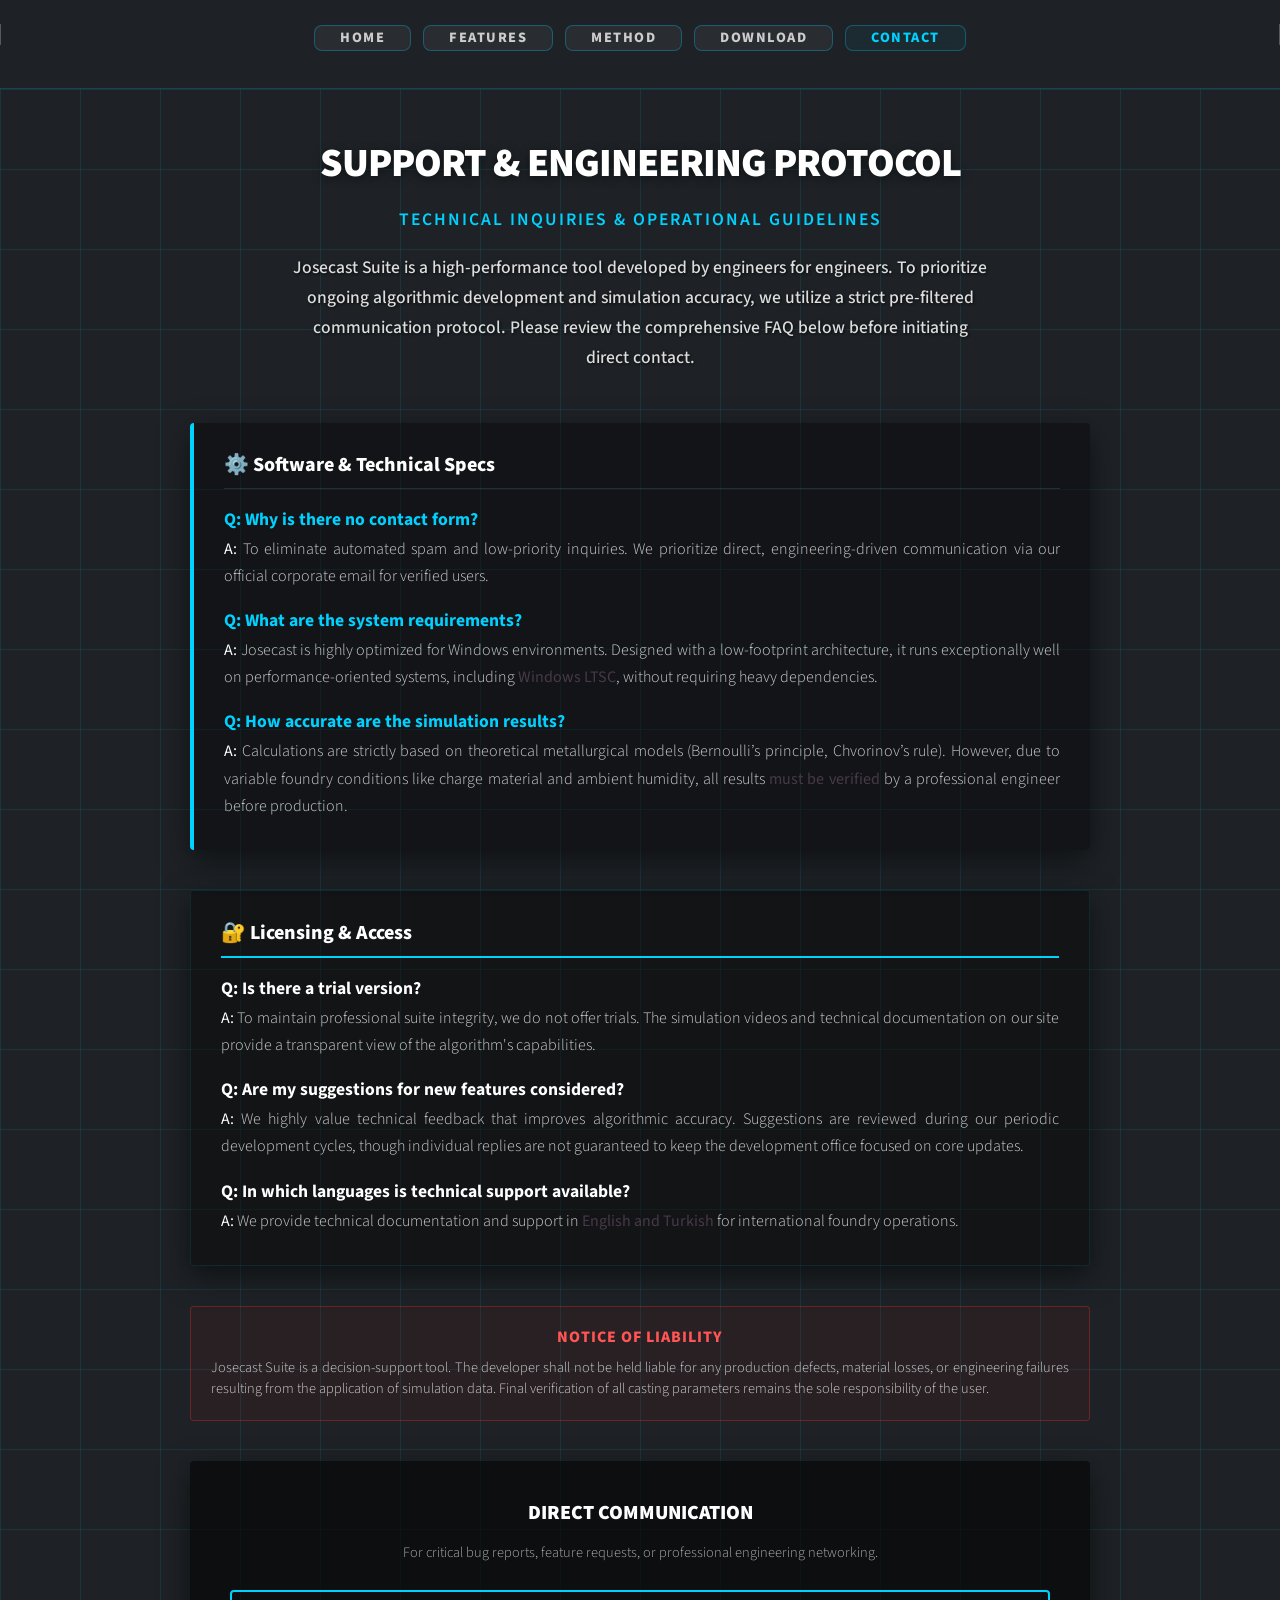
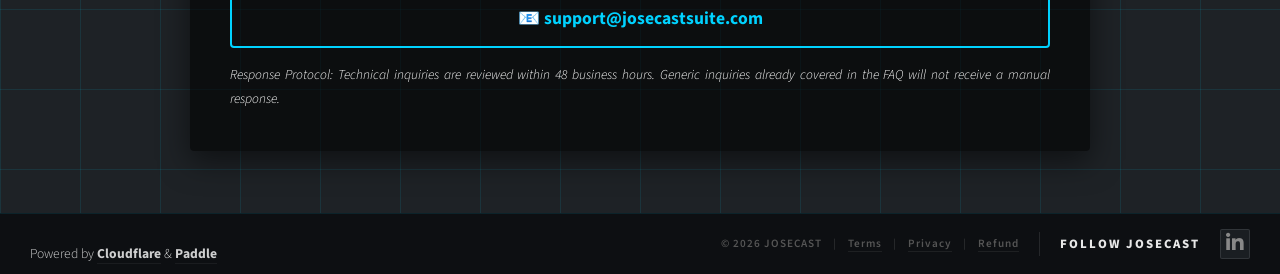
==== commit f6040552: "merge: local changes with remote - update support mail and dark theme" ====
--- a/Contact.html
+++ b/Contact.html
@@ -132,8 +132,8 @@
                                     <h3 style="color: #ffffff !important; font-weight: 900; margin-bottom: 15px;">DIRECT COMMUNICATION</h3>
                                     <p style="color: #aaaaaa !important; font-size: 0.9em; margin-bottom: 25px; text-align: center;">For critical bug reports, feature requests, or professional engineering networking.</p>
                                     
-                                    <a href="mailto:josecastsuite@gmail.com" style="display: block; background-color: transparent; border: 2px solid #00d2ff; color: #00d2ff !important; padding: 15px; text-decoration: none; font-weight: 700; font-size: 1.1em; border-radius: 4px; margin-bottom: 15px; transition: all 0.3s ease;">
-                                        📧 josecastsuite@gmail.com
+                                    <a href="mailto:support@josecastsuite.com" style="display: block; background-color: transparent; border: 2px solid #00d2ff; color: #00d2ff !important; padding: 15px; text-decoration: none; font-weight: 700; font-size: 1.1em; border-radius: 4px; margin-bottom: 15px; transition: all 0.3s ease;">
+                                        📧 support@josecastsuite.com
                                     </a>
                                     
                                     <p style="font-size: 0.85em; color: #ffffff !important; margin: 0;">
@@ -151,42 +151,61 @@
         <div style="clear: both; margin-bottom: -40px !important; padding-bottom: 0 !important;"></div>
 
         <div id="footer" style="padding: 8px 0; margin: 0; background: #0d0f12; clear: both; border-top: 1px solid rgba(0, 210, 255, 0.1); width: 100%;">
-            <div style="width: 100%; padding: 0 30px; display: flex; align-items: center; justify-content: flex-end; gap: 20px;">
-                <div style="text-align: left !important; display: block !important; width: 100% !important; margin: 0 !important; padding: 0 !important;">
-                    <p style="font-size: 0.85em; opacity: 0.8; margin: 20px 0 0 0 !important; padding: 0 !important; text-align: left !important;">
-                        Powered by  
-                        <a href="https://www.cloudflare.com" target="_blank" style="text-decoration: none; color: inherit; font-weight: bold;">Cloudflare</a> 
-                        & 
-                        <a href="https://www.paddle.com" target="_blank" style="text-decoration: none; color: inherit; font-weight: bold;">Paddle</a>
-                    </p>
-                </div>      
-                <div style="color: #555555; font-size: 0.7em; font-weight: 600; letter-spacing: 1px; border-right: 1px solid rgba(255,255,255,0.1); padding-right: 20px; white-space: nowrap !important; display: inline-block;">
-                    &copy; 2026 JOSECAST
+    <div style="width: 100%; padding: 0 30px; display: flex; align-items: center; justify-content: flex-end; gap: 20px;">
+  <div style="text-align: left !important; display: block !important; width: 100% !important; margin: 0 !important; padding: 0 !important;">
+    <p style="font-size: 0.85em; opacity: 0.8; margin: 20px 0 0 0 !important; padding: 0 !important; text-align: left !important;">
+        Powered by 
+        <a href="https://www.cloudflare.com" target="_blank" style="text-decoration: none; color: inherit; font-weight: bold;">Cloudflare</a> 
+        & 
+        <a href="https://www.paddle.com" target="_blank" style="text-decoration: none; color: inherit; font-weight: bold;">Paddle</a>
+    </p>
+    </div>      
+    
+    <div style="color: #555555; font-size: 0.7em; font-weight: 600; letter-spacing: 1px; border-right: 1px solid rgba(255,255,255,0.1); padding-right: 20px; white-space: nowrap !important; display: inline-block;">
+    &copy; 2026 JOSECAST 
+    <span style="margin: 0 8px; opacity: 0.4;">|</span>
+    <a href="terms.html" style="color: inherit; text-decoration: none; transition: color 0.3s;" onmouseover="this.style.color='#00d2ff'" onmouseout="this.style.color='inherit'">Terms</a>
+    <span style="margin: 0 8px; opacity: 0.4;">|</span>
+    <a href="privacy.html" style="color: inherit; text-decoration: none; transition: color 0.3s;" onmouseover="this.style.color='#00d2ff'" onmouseout="this.style.color='inherit'">Privacy</a>
+    <span style="margin: 0 8px; opacity: 0.4;">|</span>
+    <a href="refund.html" style="color: inherit; text-decoration: none; transition: color 0.3s;" onmouseover="this.style.color='#00d2ff'" onmouseout="this.style.color='inherit'">Refund</a>
+    </div>
+
+        <h3 style="color: #ffffff; margin: 0; font-size: 0.8em; font-weight: 800; letter-spacing: 2px; text-transform: uppercase; white-space: nowrap; opacity: 0.9;">
+            FOLLOW JOSECAST
+        </h3>
+
+        <div style="display: flex; gap: 10px;">
+            <a href="https://www.linkedin.com/company/josecast-suite" target="_blank" rel="noopener noreferrer" style="display: flex; align-items: center; justify-content: center; width: 30px; height: 30px; background-color: #1a1e22; border: 1px solid rgba(255, 255, 255, 0.1); border-radius: 2px; color: #888888; font-size: 1em; text-decoration: none; transition: all 0.3s ease;" onmouseover="this.style.borderColor='#00d2ff'; this.style.color='#00d2ff';" onmouseout="this.style.borderColor='rgba(255, 255, 255, 0.1)'; this.style.color='#888888';">
+                <i class="icon brands fa-linkedin-in" style="background: none; border: none; margin: 0; padding: 0;"></i>
+            </a>
+
+        </div>
+
+    </div>
+</div>
+    </div>
+</div>
+
+
+</section>
+
+                            </div>
+
+                        </div>
+                    </div>
                 </div>
 
-                <h3 style="color: #ffffff; margin: 0; font-size: 0.8em; font-weight: 800; letter-spacing: 2px; text-transform: uppercase; white-space: nowrap; opacity: 0.9;">
-                    FOLLOW JOSECAST
-                </h3>
-
-                <div style="display: flex; gap: 10px;">
-                    <a href="https://www.linkedin.com/company/josecast-suite" target="_blank" rel="noopener noreferrer" style="display: flex; align-items: center; justify-content: center; width: 30px; height: 30px; background-color: #1a1e22; border: 1px solid rgba(255, 255, 255, 0.1); border-radius: 2px; color: #888888; font-size: 1em; text-decoration: none; transition: all 0.3s ease;" onmouseover="this.style.borderColor='#00d2ff'; this.style.color='#00d2ff';" onmouseout="this.style.borderColor='rgba(255, 255, 255, 0.1)'; this.style.color='#888888';">
-                        <i class="icon brands fa-linkedin-in" style="background: none; border: none; margin: 0; padding: 0;"></i>
-                    </a>
-                    
-                    <a href="https://www.linkedin.com/company/josecast-suite" target="_blank" rel="noopener noreferrer" style="display: flex; align-items: center; justify-content: center; width: 30px; height: 30px; background-color: #1a1e22; border: 1px solid rgba(255, 255, 255, 0.1); border-radius: 2px; color: #888888; font-size: 1em; text-decoration: none; transition: all 0.3s ease;" onmouseover="this.style.borderColor='#00d2ff'; this.style.color='#00d2ff';" onmouseout="this.style.borderColor='rgba(255, 255, 255, 0.1)'; this.style.color='#888888';">
-                        <i class="icon brands fa-facebook-f" style="background: none; border: none; margin: 0; padding: 0;"></i>
-                    </a>
-                </div>
-            </div>
-        </div>
-        </div> <script src="assets/js/jquery.min.js"></script>
-    <script src="assets/js/jquery.dropotron.min.js"></script>
-    <script src="assets/js/jquery.scrolly.min.js"></script>
-    <script src="assets/js/jquery.scrollex.min.js"></script>
-    <script src="assets/js/browser.min.js"></script>
-    <script src="assets/js/breakpoints.min.js"></script>
-    <script src="assets/js/util.js"></script>
-    <script src="assets/js/main.js"></script>
-
-</body>
+        </div>
+
+        <script src="assets/js/jquery.min.js"></script>
+            <script src="assets/js/jquery.dropotron.min.js"></script>
+            <script src="assets/js/jquery.scrolly.min.js"></script>
+            <script src="assets/js/jquery.scrollex.min.js"></script>
+            <script src="assets/js/browser.min.js"></script>
+            <script src="assets/js/breakpoints.min.js"></script>
+            <script src="assets/js/util.js"></script>
+            <script src="assets/js/main.js"></script>
+
+    </body>
 </html>
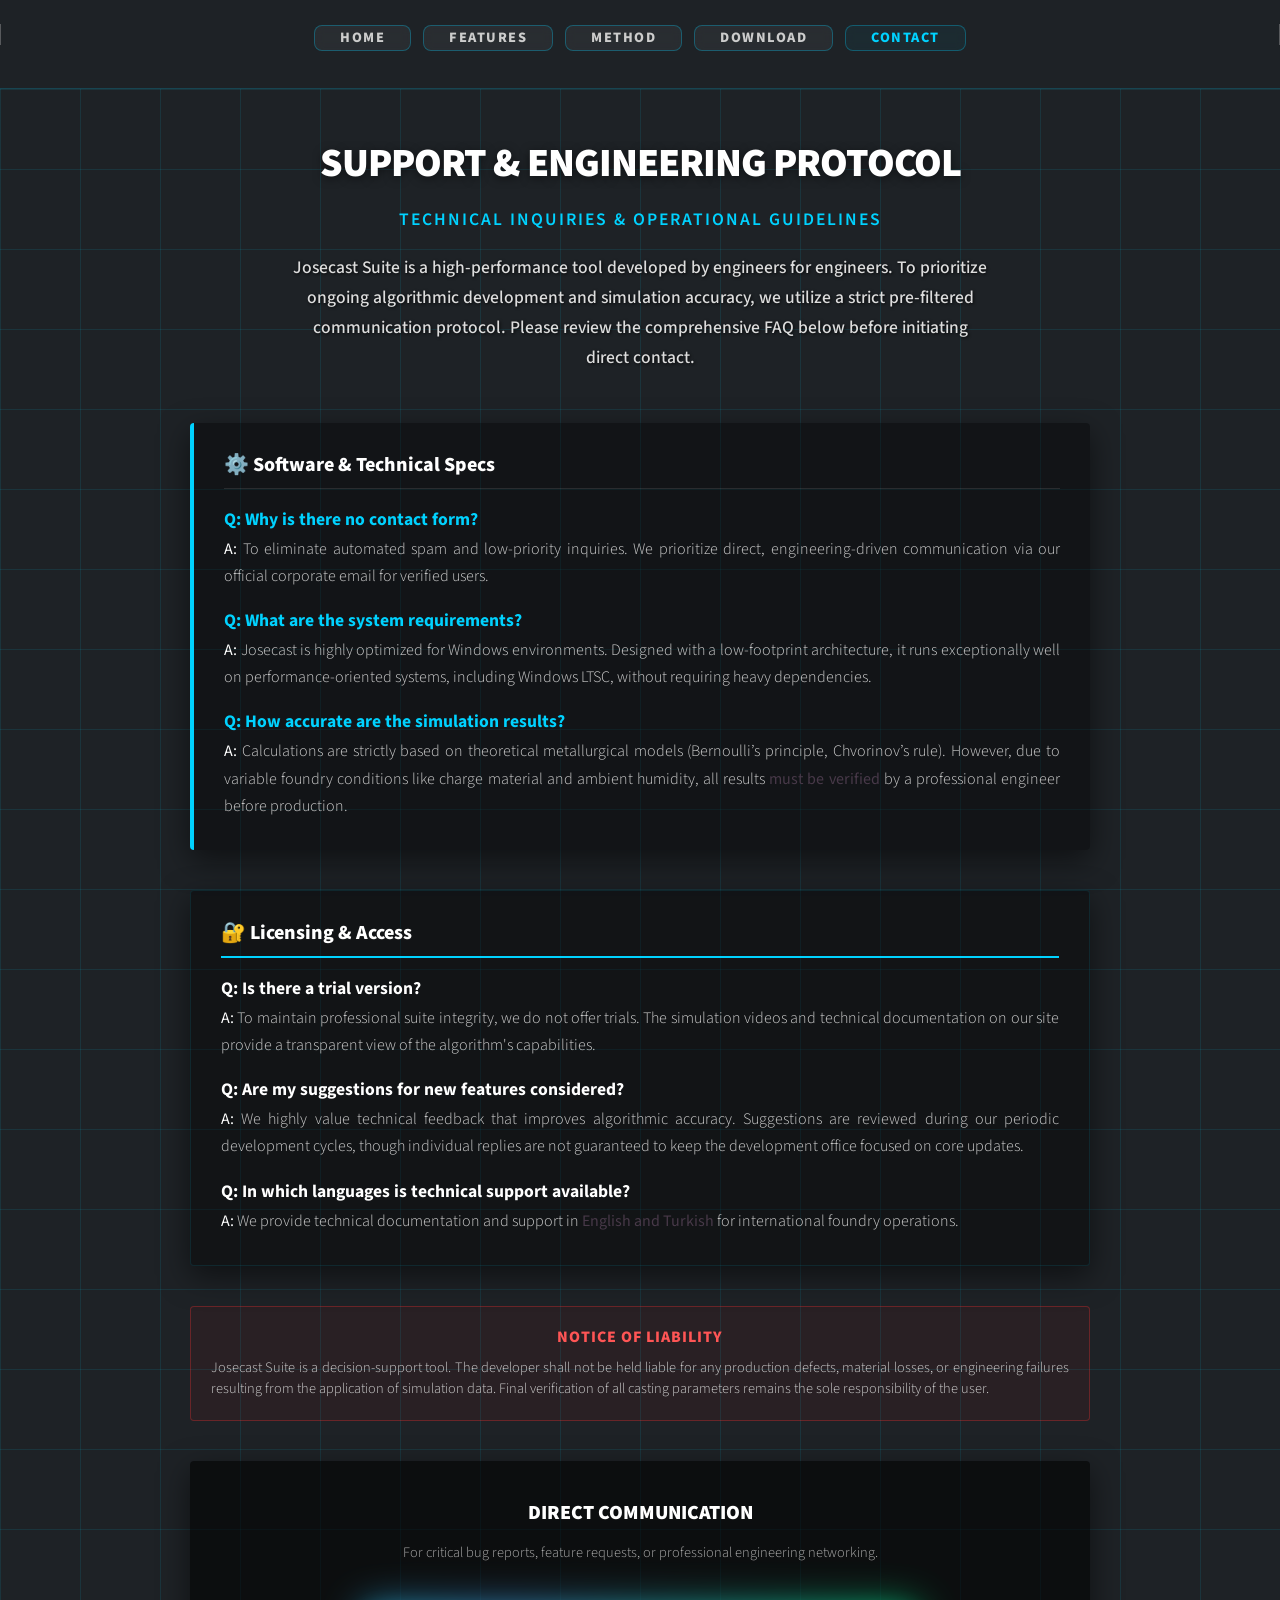
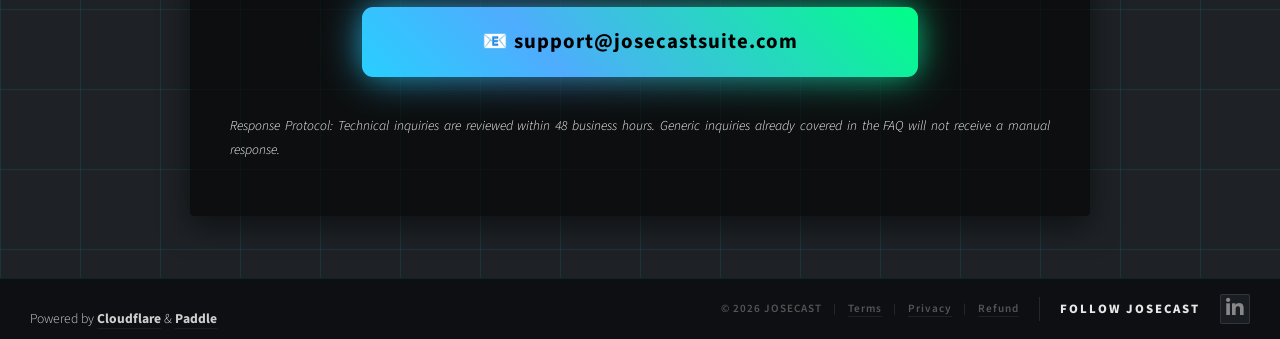
==== commit 2a351e45: "design: complete vibrant neon support button with glowing animations" ====
--- a/Contact.html
+++ b/Contact.html
@@ -31,7 +31,7 @@
         background-color: rgba(0, 210, 255, 0.05) !important;
     }
 
-    /* 🔥 FOOTER IKON ANİMASYON DÜZELTMESİ 🔥 */
+    /* FOOTER IKON ANİMASYON DÜZELTMESİ */
     #footer .icons a.custom-footer-icon {
         color: #888888 !important;
         font-size: 1.5em !important;
@@ -42,6 +42,76 @@
     #footer .icons a.custom-footer-icon:hover {
         color: #00d2ff !important;
         transform: scale(1.2);
+    }
+
+    /* GÖRSELDEKİ SİBER NEON DEGRADE PARLAMA ANİMASYONU */
+    @keyframes neonGradient {
+        0% { background-position: 0% 50%; }
+        50% { background-position: 100% 50%; }
+        100% { background-position: 0% 50%; }
+    }
+
+    .btn-support-direct {
+        display: inline-block;
+        width: 100%;
+        max-width: 550px;
+        background-color: #0e1114 !important; /* Arka plan koyu, yazı okunsun diye */
+        color: #00f2fe !important; /* Canlı neon turkuaz yazı */
+        padding: 20px 30px;
+        text-decoration: none;
+        font-weight: 700;
+        font-size: 1.3em;
+        letter-spacing: 1px;
+        border-radius: 8px;
+        margin: 20px auto;
+        position: relative;
+        z-index: 1;
+        box-shadow: 0 0 25px rgba(0, 242, 254, 0.2);
+        transition: all 0.3s ease;
+        text-align: center;
+        border: none !important;
+    }
+
+    /* Butonun etrafındaki o renk değiştiren sihirli neon çerçeve çizgisi */
+    .btn-support-direct::before {
+        content: '';
+        position: absolute;
+        top: -3px;
+        left: -3px;
+        right: -3px;
+        bottom: -3px;
+        background: linear-gradient(45deg, #00f2fe, #4facfe, #00ff87, #b92b27, #1565c0, #7f00ff, #ff007f);
+        background-size: 400% 400%;
+        z-index: -1;
+        border-radius: 11px;
+        animation: neonGradient 6s linear infinite;
+    }
+
+    /* Butonun arkasındaki o yumuşak siber parlama/glow efekti */
+    .btn-support-direct::after {
+        content: '';
+        position: absolute;
+        top: -3px; left: -3px; right: -3px; bottom: -3px;
+        background: linear-gradient(45deg, #00f2fe, #4facfe, #00ff87, #b92b27, #1565c0, #7f00ff, #ff007f);
+        background-size: 400% 400%;
+        z-index: -2;
+        filter: blur(20px);
+        opacity: 0.7;
+        border-radius: 11px;
+        animation: neonGradient 6s linear infinite;
+        transition: opacity 0.3s ease;
+    }
+
+    /* Üzerine gelince parlama şiddetini artır ve hafif büyüt */
+    .btn-support-direct:hover {
+        transform: scale(1.02);
+        color: #ffffff !important; /* Hover olunca yazı beyaz parlasın */
+        box-shadow: 0 0 35px rgba(0, 242, 254, 0.6);
+    }
+    
+    .btn-support-direct:hover::after {
+        opacity: 1;
+        filter: blur(25px);
     }
 </style>
     </head>
@@ -90,7 +160,7 @@
 
                                 <div style="margin-bottom: 20px;">
                                     <h4 style="color: #00d2ff !important; font-weight: 700; margin-bottom: 5px; font-size: 1.1em;">Q: What are the system requirements?</h4>
-                                    <p style="margin: 0; line-height: 1.7; font-size: 1em; color: #cccccc !important;"><strong style="color:#fff;">A:</strong> Josecast is highly optimized for Windows environments. Designed with a low-footprint architecture, it runs exceptionally well on performance-oriented systems, including <strong>Windows LTSC</strong>, without requiring heavy dependencies.</p>
+                                    <p style="margin: 0; line-height: 1.7; font-size: 1em; color: #cccccc !important;"><strong style="color:#fff;">A:</strong> Josecast is highly optimized for Windows environments. Designed with a low-footprint architecture, it runs exceptionally well on performance-oriented systems, including Windows LTSC, without requiring heavy dependencies.</p>
                                 </div>
 
                                 <div style="margin-bottom: 0;">
@@ -127,22 +197,22 @@
                                 </p>
                             </div>
 
-                            <div style="display: flex; flex-wrap: wrap; gap: 30px; margin-bottom: 20px;">
+                            <div style="display: flex; flex-wrap: wrap; gap: 30px; margin-bottom: 20px; justify-content: center;">
                                 <div style="flex: 1; min-width: 300px; background-color: rgba(0, 0, 0, 0.6) !important; padding: 40px; border-radius: 4px; box-shadow: 0 10px 30px rgba(0,0,0,0.5); text-align: center;">
                                     <h3 style="color: #ffffff !important; font-weight: 900; margin-bottom: 15px;">DIRECT COMMUNICATION</h3>
                                     <p style="color: #aaaaaa !important; font-size: 0.9em; margin-bottom: 25px; text-align: center;">For critical bug reports, feature requests, or professional engineering networking.</p>
                                     
-                                    <a href="mailto:support@josecastsuite.com" style="display: block; background-color: transparent; border: 2px solid #00d2ff; color: #00d2ff !important; padding: 15px; text-decoration: none; font-weight: 700; font-size: 1.1em; border-radius: 4px; margin-bottom: 15px; transition: all 0.3s ease;">
+                                    <a href="mailto:support@josecastsuite.com" class="btn-support-direct">
                                         📧 support@josecastsuite.com
                                     </a>
                                     
-                                    <p style="font-size: 0.85em; color: #ffffff !important; margin: 0;">
+                                    <p style="font-size: 0.85em; color: #ffffff !important; margin-top: 20px;">
                                         <em>Response Protocol: Technical inquiries are reviewed within 48 business hours. Generic inquiries already covered in the FAQ will not receive a manual response.</em>
                                     </p>
                                 </div>
                             </div>
 
-                       </article>
+                        </article>
                     </div>
                 </div>
             </div>
@@ -151,61 +221,48 @@
         <div style="clear: both; margin-bottom: -40px !important; padding-bottom: 0 !important;"></div>
 
         <div id="footer" style="padding: 8px 0; margin: 0; background: #0d0f12; clear: both; border-top: 1px solid rgba(0, 210, 255, 0.1); width: 100%;">
-    <div style="width: 100%; padding: 0 30px; display: flex; align-items: center; justify-content: flex-end; gap: 20px;">
-  <div style="text-align: left !important; display: block !important; width: 100% !important; margin: 0 !important; padding: 0 !important;">
-    <p style="font-size: 0.85em; opacity: 0.8; margin: 20px 0 0 0 !important; padding: 0 !important; text-align: left !important;">
-        Powered by 
-        <a href="https://www.cloudflare.com" target="_blank" style="text-decoration: none; color: inherit; font-weight: bold;">Cloudflare</a> 
-        & 
-        <a href="https://www.paddle.com" target="_blank" style="text-decoration: none; color: inherit; font-weight: bold;">Paddle</a>
-    </p>
-    </div>      
-    
-    <div style="color: #555555; font-size: 0.7em; font-weight: 600; letter-spacing: 1px; border-right: 1px solid rgba(255,255,255,0.1); padding-right: 20px; white-space: nowrap !important; display: inline-block;">
-    &copy; 2026 JOSECAST 
-    <span style="margin: 0 8px; opacity: 0.4;">|</span>
-    <a href="terms.html" style="color: inherit; text-decoration: none; transition: color 0.3s;" onmouseover="this.style.color='#00d2ff'" onmouseout="this.style.color='inherit'">Terms</a>
-    <span style="margin: 0 8px; opacity: 0.4;">|</span>
-    <a href="privacy.html" style="color: inherit; text-decoration: none; transition: color 0.3s;" onmouseover="this.style.color='#00d2ff'" onmouseout="this.style.color='inherit'">Privacy</a>
-    <span style="margin: 0 8px; opacity: 0.4;">|</span>
-    <a href="refund.html" style="color: inherit; text-decoration: none; transition: color 0.3s;" onmouseover="this.style.color='#00d2ff'" onmouseout="this.style.color='inherit'">Refund</a>
+            <div style="width: 100%; padding: 0 30px; display: flex; align-items: center; justify-content: flex-end; gap: 20px;">
+                <div style="text-align: left !important; display: block !important; width: 100% !important; margin: 0 !important; padding: 0 !important;">
+                    <p style="font-size: 0.85em; opacity: 0.8; margin: 20px 0 0 0 !important; padding: 0 !important; text-align: left !important;">
+                        Powered by 
+                        <a href="https://www.cloudflare.com" target="_blank" style="text-decoration: none; color: inherit; font-weight: bold;">Cloudflare</a> 
+                        & 
+                        <a href="https://www.paddle.com" target="_blank" style="text-decoration: none; color: inherit; font-weight: bold;">Paddle</a>
+                    </p>
+                </div>      
+                
+                <div style="color: #555555; font-size: 0.7em; font-weight: 600; letter-spacing: 1px; border-right: 1px solid rgba(255,255,255,0.1); padding-right: 20px; white-space: nowrap !important; display: inline-block;">
+                    &copy; 2026 JOSECAST 
+                    <span style="margin: 0 8px; opacity: 0.4;">|</span>
+                    <a href="terms.html" style="color: inherit; text-decoration: none; transition: color 0.3s;" onmouseover="this.style.color='#00d2ff'" onmouseout="this.style.color='inherit'">Terms</a>
+                    <span style="margin: 0 8px; opacity: 0.4;">|</span>
+                    <a href="privacy.html" style="color: inherit; text-decoration: none; transition: color 0.3s;" onmouseover="this.style.color='#00d2ff'" onmouseout="this.style.color='inherit'">Privacy</a>
+                    <span style="margin: 0 8px; opacity: 0.4;">|</span>
+                    <a href="refund.html" style="color: inherit; text-decoration: none; transition: color 0.3s;" onmouseover="this.style.color='#00d2ff'" onmouseout="this.style.color='inherit'">Refund</a>
+                </div>
+
+                <h3 style="color: #ffffff; margin: 0; font-size: 0.8em; font-weight: 800; letter-spacing: 2px; text-transform: uppercase; white-space: nowrap; opacity: 0.9;">
+                    FOLLOW JOSECAST
+                </h3>
+
+                <div style="display: flex; gap: 10px;">
+                    <a href="https://www.linkedin.com/company/josecast-suite" target="_blank" rel="noopener noreferrer" style="display: flex; align-items: center; justify-content: center; width: 30px; height: 30px; background-color: #1a1e22; border: 1px solid rgba(255, 255, 255, 0.1); border-radius: 2px; color: #888888; font-size: 1em; text-decoration: none; transition: all 0.3s ease;" onmouseover="this.style.borderColor='#00d2ff'; this.style.color='#00d2ff';" onmouseout="this.style.borderColor='rgba(255, 255, 255, 0.1)'; this.style.color='#888888';">
+                        <i class="icon brands fa-linkedin-in" style="background: none; border: none; margin: 0; padding: 0;"></i>
+                    </a>
+                </div>
+            </div>
+        </div>
+
     </div>
 
-        <h3 style="color: #ffffff; margin: 0; font-size: 0.8em; font-weight: 800; letter-spacing: 2px; text-transform: uppercase; white-space: nowrap; opacity: 0.9;">
-            FOLLOW JOSECAST
-        </h3>
-
-        <div style="display: flex; gap: 10px;">
-            <a href="https://www.linkedin.com/company/josecast-suite" target="_blank" rel="noopener noreferrer" style="display: flex; align-items: center; justify-content: center; width: 30px; height: 30px; background-color: #1a1e22; border: 1px solid rgba(255, 255, 255, 0.1); border-radius: 2px; color: #888888; font-size: 1em; text-decoration: none; transition: all 0.3s ease;" onmouseover="this.style.borderColor='#00d2ff'; this.style.color='#00d2ff';" onmouseout="this.style.borderColor='rgba(255, 255, 255, 0.1)'; this.style.color='#888888';">
-                <i class="icon brands fa-linkedin-in" style="background: none; border: none; margin: 0; padding: 0;"></i>
-            </a>
-
-        </div>
-
-    </div>
-</div>
-    </div>
-</div>
-
-
-</section>
-
-                            </div>
-
-                        </div>
-                    </div>
-                </div>
-
-        </div>
-
-        <script src="assets/js/jquery.min.js"></script>
-            <script src="assets/js/jquery.dropotron.min.js"></script>
-            <script src="assets/js/jquery.scrolly.min.js"></script>
-            <script src="assets/js/jquery.scrollex.min.js"></script>
-            <script src="assets/js/browser.min.js"></script>
-            <script src="assets/js/breakpoints.min.js"></script>
-            <script src="assets/js/util.js"></script>
-            <script src="assets/js/main.js"></script>
-
-    </body>
+    <script src="assets/js/jquery.min.js"></script>
+    <script src="assets/js/jquery.dropotron.min.js"></script>
+    <script src="assets/js/jquery.scrolly.min.js"></script>
+    <script src="assets/js/jquery.scrollex.min.js"></script>
+    <script src="assets/js/browser.min.js"></script>
+    <script src="assets/js/breakpoints.min.js"></script>
+    <script src="assets/js/util.js"></script>
+    <script src="assets/js/main.js"></script>
+
+</body>
 </html>
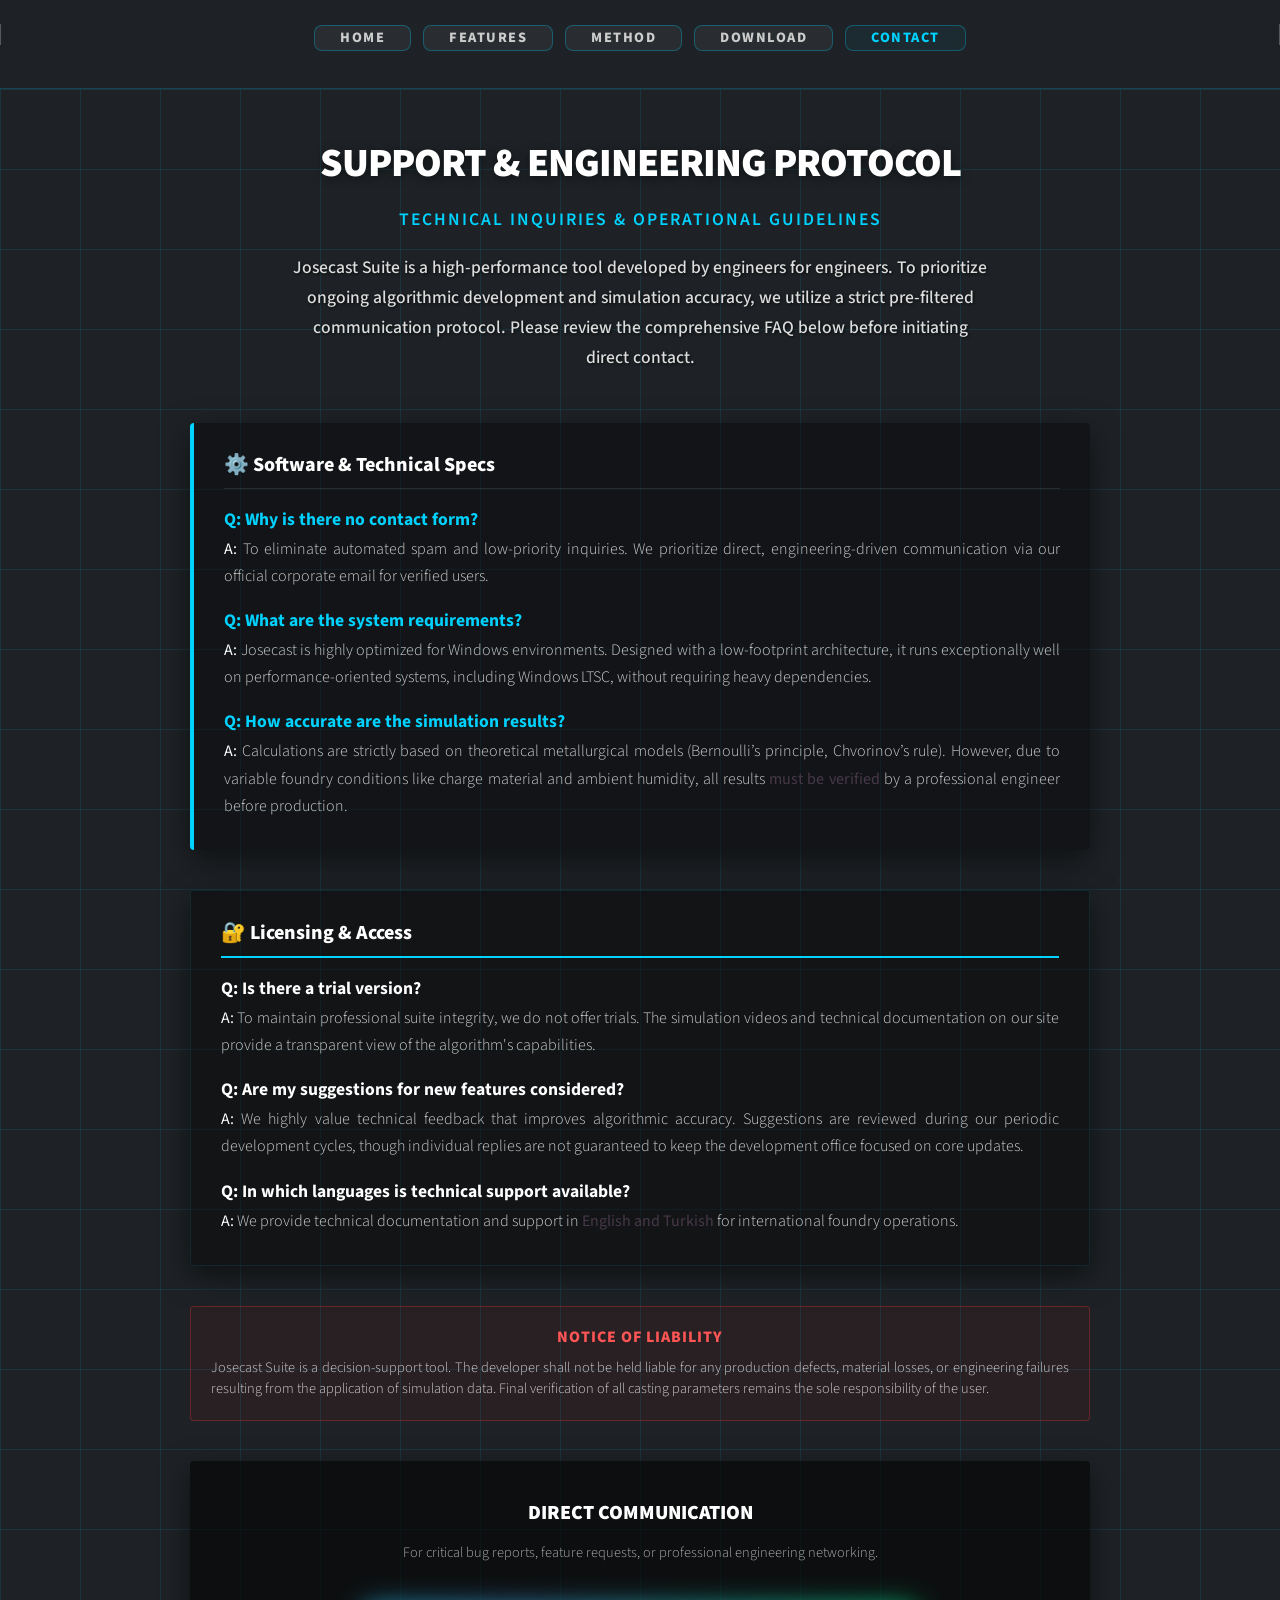
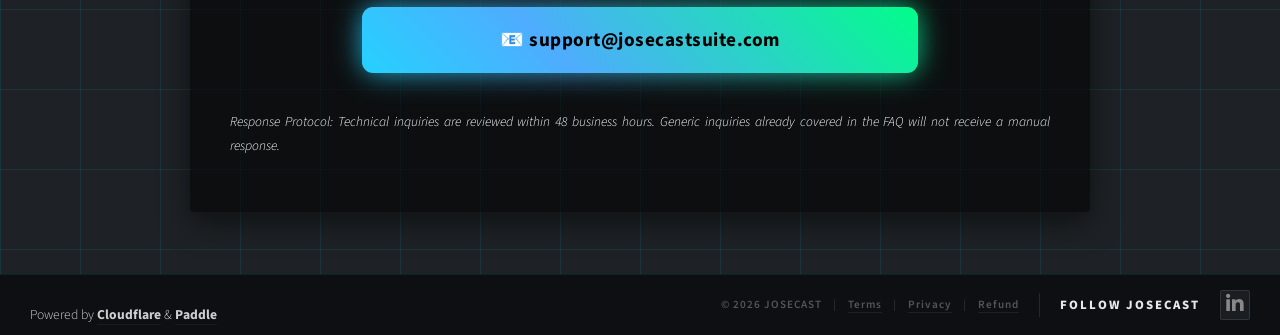
==== commit 7bcf50a5: "fix: enforce responsive fluidity and box-sizing normalization for mobile support button layout" ====
--- a/Contact.html
+++ b/Contact.html
@@ -55,13 +55,14 @@
         display: inline-block;
         width: 100%;
         max-width: 550px;
-        background-color: #0e1114 !important; /* Arka plan koyu, yazı okunsun diye */
-        color: #00f2fe !important; /* Canlı neon turkuaz yazı */
-        padding: 20px 30px;
+        box-sizing: border-box; /* Mobilde taşmayı önleyen altın kural */
+        background-color: #0e1114 !important; 
+        color: #00f2fe !important; 
+        padding: 18px 20px; /* Mobilde dikey/yatay oran dengelendi */
         text-decoration: none;
         font-weight: 700;
-        font-size: 1.3em;
-        letter-spacing: 1px;
+        font-size: 1.2em; /* Küçük ekranlarda okunabilir ideal oran */
+        letter-spacing: 0.5px;
         border-radius: 8px;
         margin: 20px auto;
         position: relative;
@@ -70,16 +71,14 @@
         transition: all 0.3s ease;
         text-align: center;
         border: none !important;
-    }
-
-    /* Butonun etrafındaki o renk değiştiren sihirli neon çerçeve çizgisi */
+        word-break: break-word; /* Çok küçük ekranlarda mail adresini güvenle böler, mizanpajı korur */
+    }
+
+    /* Neon çerçeve çizgisi - Absolute oranlar esnetildi */
     .btn-support-direct::before {
         content: '';
         position: absolute;
-        top: -3px;
-        left: -3px;
-        right: -3px;
-        bottom: -3px;
+        top: -3px; left: -3px; right: -3px; bottom: -3px;
         background: linear-gradient(45deg, #00f2fe, #4facfe, #00ff87, #b92b27, #1565c0, #7f00ff, #ff007f);
         background-size: 400% 400%;
         z-index: -1;
@@ -87,7 +86,7 @@
         animation: neonGradient 6s linear infinite;
     }
 
-    /* Butonun arkasındaki o yumuşak siber parlama/glow efekti */
+    /* Yumuşak siber parlama/glow efekti */
     .btn-support-direct::after {
         content: '';
         position: absolute;
@@ -95,23 +94,30 @@
         background: linear-gradient(45deg, #00f2fe, #4facfe, #00ff87, #b92b27, #1565c0, #7f00ff, #ff007f);
         background-size: 400% 400%;
         z-index: -2;
-        filter: blur(20px);
+        filter: blur(15px); /* Mobilde performansı düşürmemesi için hafif optimize edildi */
         opacity: 0.7;
         border-radius: 11px;
         animation: neonGradient 6s linear infinite;
         transition: opacity 0.3s ease;
     }
 
-    /* Üzerine gelince parlama şiddetini artır ve hafif büyüt */
     .btn-support-direct:hover {
-        transform: scale(1.02);
-        color: #ffffff !important; /* Hover olunca yazı beyaz parlasın */
+        transform: scale(1.01);
+        color: #ffffff !important; 
         box-shadow: 0 0 35px rgba(0, 242, 254, 0.6);
     }
     
     .btn-support-direct:hover::after {
         opacity: 1;
-        filter: blur(25px);
+        filter: blur(20px);
+    }
+
+    /* MOBİL İÇİN EKSTRA GARANTİ MEDİA QUERY */
+    @media screen and (max-width: 480px) {
+        .btn-support-direct {
+            font-size: 1em !important; /* Telefonlarda fontu hafif küçültür ki kutudan taşmasın */
+            padding: 15px 15px !important;
+        }
     }
 </style>
     </head>
@@ -246,7 +252,7 @@
                 </h3>
 
                 <div style="display: flex; gap: 10px;">
-                    <a href="https://www.linkedin.com/company/josecast-suite" target="_blank" rel="noopener noreferrer" style="display: flex; align-items: center; justify-content: center; width: 30px; height: 30px; background-color: #1a1e22; border: 1px solid rgba(255, 255, 255, 0.1); border-radius: 2px; color: #888888; font-size: 1em; text-decoration: none; transition: all 0.3s ease;" onmouseover="this.style.borderColor='#00d2ff'; this.style.color='#00d2ff';" onmouseout="this.style.borderColor='rgba(255, 255, 255, 0.1)'; this.style.color='#888888';">
+                    <a href="https://www.linkedin.com/company/josecast-suite" target="_blank" rel="noopener noreferrer" style="display: flex; align-items: center; justify-content: center; width: 30px; height: 30px; background-color: #1a1e22; border: 1px solid rgba(255, 255, 255, 0.1); border-radius: 2px; color: #888888; font-size: 1em; text-decoration: none; transition: all 0.3s ease; " onmouseover="this.style.borderColor='#00d2ff'; this.style.color='#00d2ff';" onmouseout="this.style.borderColor='rgba(255, 255, 255, 0.1)'; this.style.color='#888888';">
                         <i class="icon brands fa-linkedin-in" style="background: none; border: none; margin: 0; padding: 0;"></i>
                     </a>
                 </div>
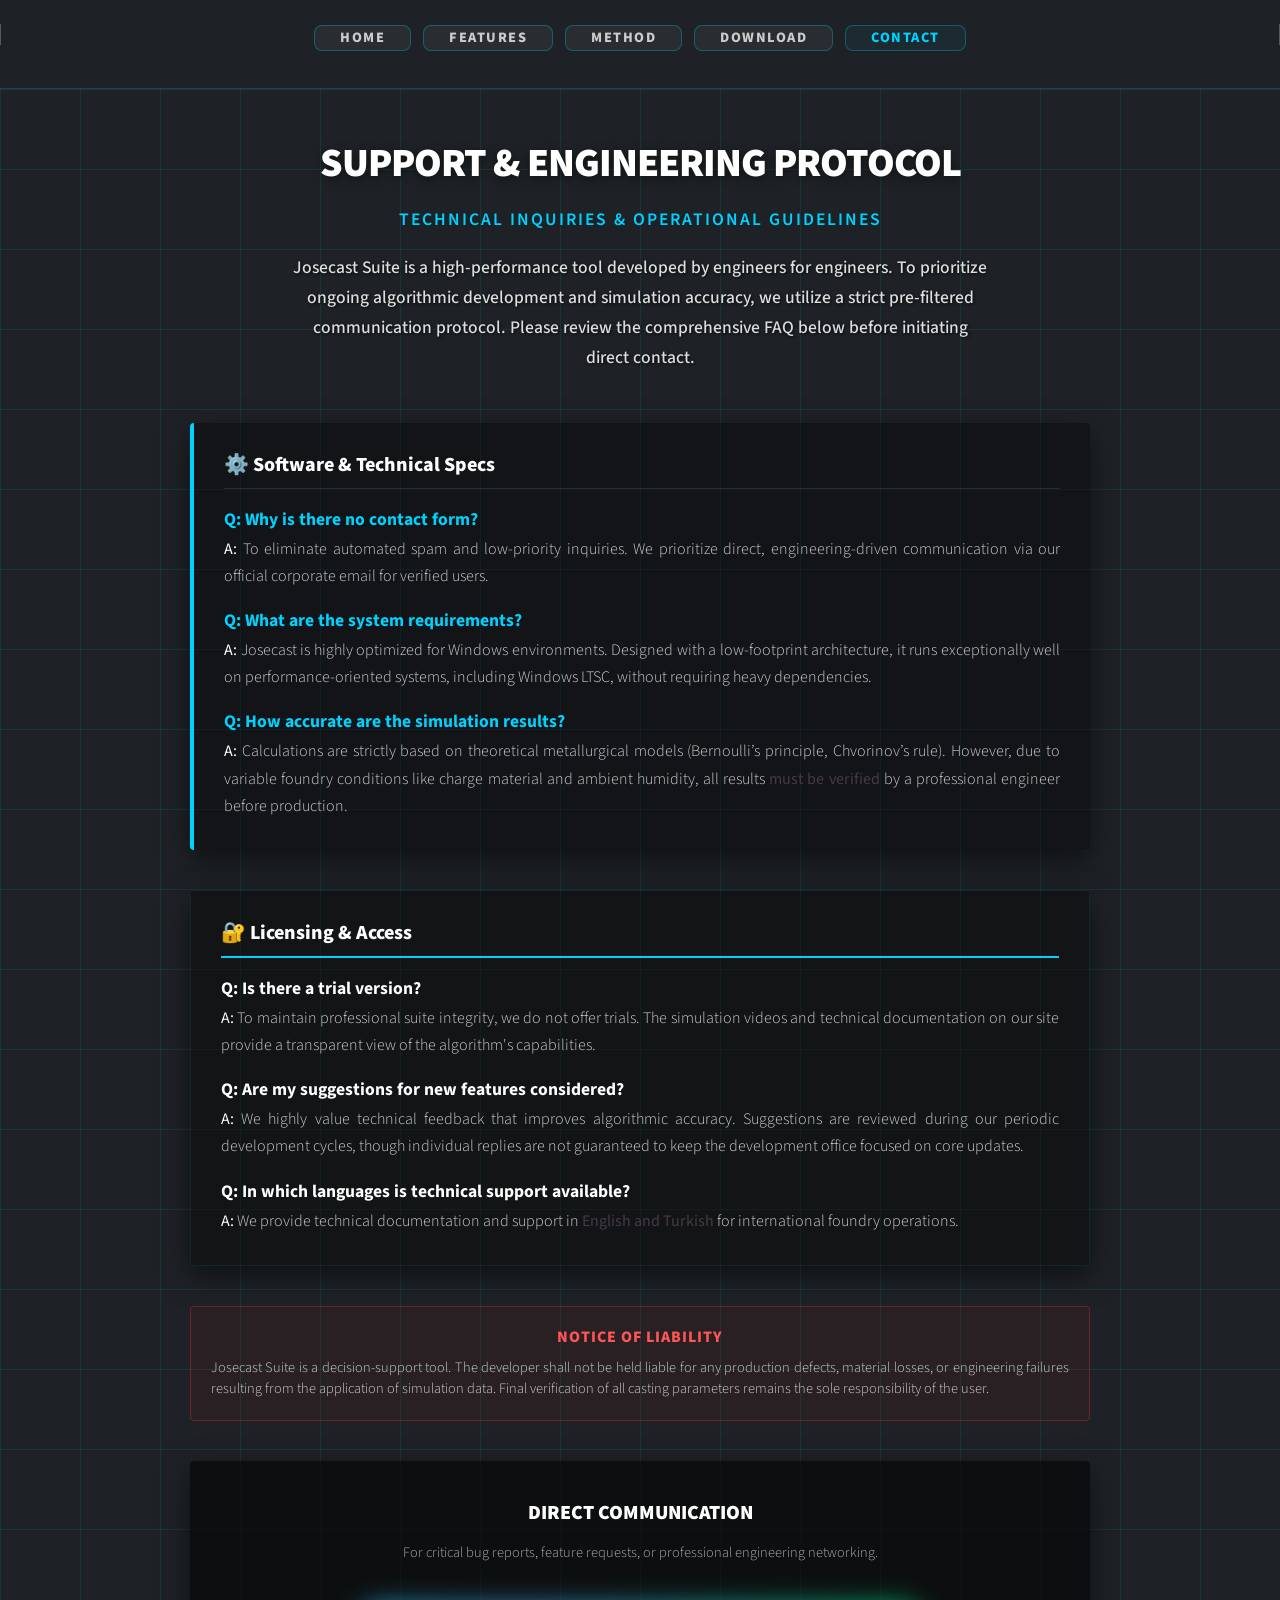
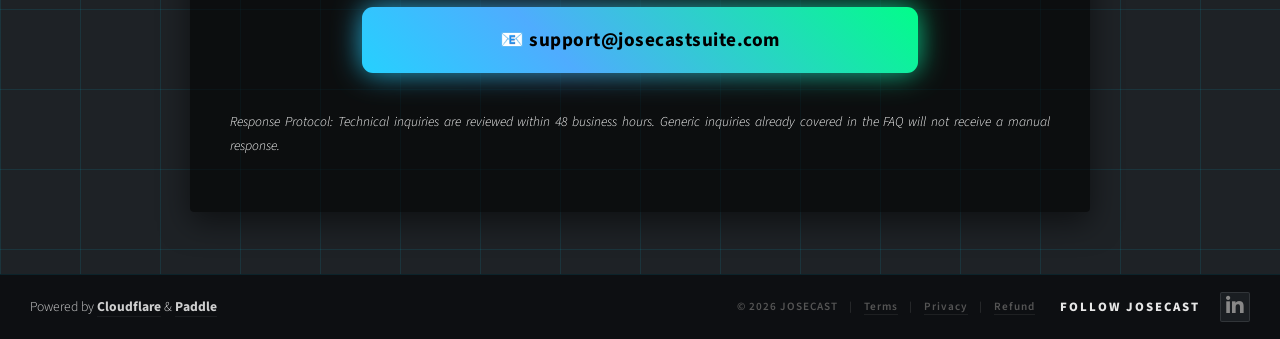
==== commit cd90e38c: "fix: enforce responsive fluidity and box-sizing normalization for mobile support button layout" ====
--- a/Contact.html
+++ b/Contact.html
@@ -55,26 +55,27 @@
         display: inline-block;
         width: 100%;
         max-width: 550px;
-        box-sizing: border-box; /* Mobilde taşmayı önleyen altın kural */
+        box-sizing: border-box;
         background-color: #0e1114 !important; 
         color: #00f2fe !important; 
-        padding: 18px 20px; /* Mobilde dikey/yatay oran dengelendi */
+        padding: 18px 20px;
         text-decoration: none;
         font-weight: 700;
-        font-size: 1.2em; /* Küçük ekranlarda okunabilir ideal oran */
+        font-size: 1.2em;
         letter-spacing: 0.5px;
         border-radius: 8px;
         margin: 20px auto;
         position: relative;
-        z-index: 1;
+        z-index: 1; /* Ana buton katmanı en üstte kalacak */
         box-shadow: 0 0 25px rgba(0, 242, 254, 0.2);
         transition: all 0.3s ease;
         text-align: center;
         border: none !important;
-        word-break: break-word; /* Çok küçük ekranlarda mail adresini güvenle böler, mizanpajı korur */
-    }
-
-    /* Neon çerçeve çizgisi - Absolute oranlar esnetildi */
+        word-break: break-word;
+        cursor: pointer !important;
+    }
+
+    /* Renkli Çerçeve Katmanı */
     .btn-support-direct::before {
         content: '';
         position: absolute;
@@ -84,9 +85,10 @@
         z-index: -1;
         border-radius: 11px;
         animation: neonGradient 6s linear infinite;
-    }
-
-    /* Yumuşak siber parlama/glow efekti */
+        pointer-events: none !important;
+    }
+
+    /* Arka Plan Parlama Efekti */
     .btn-support-direct::after {
         content: '';
         position: absolute;
@@ -94,17 +96,19 @@
         background: linear-gradient(45deg, #00f2fe, #4facfe, #00ff87, #b92b27, #1565c0, #7f00ff, #ff007f);
         background-size: 400% 400%;
         z-index: -2;
-        filter: blur(15px); /* Mobilde performansı düşürmemesi için hafif optimize edildi */
+        filter: blur(15px);
         opacity: 0.7;
         border-radius: 11px;
         animation: neonGradient 6s linear infinite;
         transition: opacity 0.3s ease;
+        pointer-events: none !important;
     }
 
     .btn-support-direct:hover {
         transform: scale(1.01);
         color: #ffffff !important; 
         box-shadow: 0 0 35px rgba(0, 242, 254, 0.6);
+        background-color: #050709 !important;
     }
     
     .btn-support-direct:hover::after {
@@ -112,11 +116,27 @@
         filter: blur(20px);
     }
 
-    /* MOBİL İÇİN EKSTRA GARANTİ MEDİA QUERY */
+    /* MOBİL RESPONSIVE AYARI */
     @media screen and (max-width: 480px) {
         .btn-support-direct {
-            font-size: 1em !important; /* Telefonlarda fontu hafif küçültür ki kutudan taşmasın */
+            font-size: 1em !important;
             padding: 15px 15px !important;
+        }
+    }
+
+    /* MOBİLDE FOOTER'IN KESİLMESİNİ ENGELLEYEN RESPONSIVE KODU */
+    @media screen and (max-width: 768px) {
+        #footer {
+            padding: 30px 0 !important; /* Alta ve üste rahat nefes alma payı */
+        }
+        #footer-flex-container {
+            flex-direction: column !important; /* Elemanları alt alta dizer */
+            gap: 15px !important; /* Aralarındaki mesafeyi açar */
+            align-items: center !important; /* Hepsini merkeze hizalar */
+            justify-content: center !important;
+        }
+        #footer-text-left, #footer-text-right {
+            text-align: center !important; /* Mobilde yazıları ortalar */
         }
     }
 </style>
@@ -226,10 +246,11 @@
 
         <div style="clear: both; margin-bottom: -40px !important; padding-bottom: 0 !important;"></div>
 
-        <div id="footer" style="padding: 8px 0; margin: 0; background: #0d0f12; clear: both; border-top: 1px solid rgba(0, 210, 255, 0.1); width: 100%;">
-            <div style="width: 100%; padding: 0 30px; display: flex; align-items: center; justify-content: flex-end; gap: 20px;">
-                <div style="text-align: left !important; display: block !important; width: 100% !important; margin: 0 !important; padding: 0 !important;">
-                    <p style="font-size: 0.85em; opacity: 0.8; margin: 20px 0 0 0 !important; padding: 0 !important; text-align: left !important;">
+        <div id="footer" style="padding: 15px 0; margin: 0; background: #0d0f12; clear: both; border-top: 1px solid rgba(0, 210, 255, 0.1); width: 100%;">
+            <div id="footer-flex-container" style="width: 100%; padding: 0 30px; display: flex; align-items: center; justify-content: flex-end; gap: 20px; flex-wrap: wrap;">
+                
+                <div id="footer-text-left" style="text-align: left !important; flex: 1; min-width: 200px; margin: 0 !important; padding: 0 !important;">
+                    <p style="font-size: 0.85em; opacity: 0.8; margin: 5px 0 !important; padding: 0 !important; text-align: inherit;">
                         Powered by 
                         <a href="https://www.cloudflare.com" target="_blank" style="text-decoration: none; color: inherit; font-weight: bold;">Cloudflare</a> 
                         & 
@@ -237,7 +258,7 @@
                     </p>
                 </div>      
                 
-                <div style="color: #555555; font-size: 0.7em; font-weight: 600; letter-spacing: 1px; border-right: 1px solid rgba(255,255,255,0.1); padding-right: 20px; white-space: nowrap !important; display: inline-block;">
+                <div id="footer-text-right" style="color: #555555; font-size: 0.7em; font-weight: 600; letter-spacing: 1px; padding-right: 5px; display: inline-block;">
                     &copy; 2026 JOSECAST 
                     <span style="margin: 0 8px; opacity: 0.4;">|</span>
                     <a href="terms.html" style="color: inherit; text-decoration: none; transition: color 0.3s;" onmouseover="this.style.color='#00d2ff'" onmouseout="this.style.color='inherit'">Terms</a>
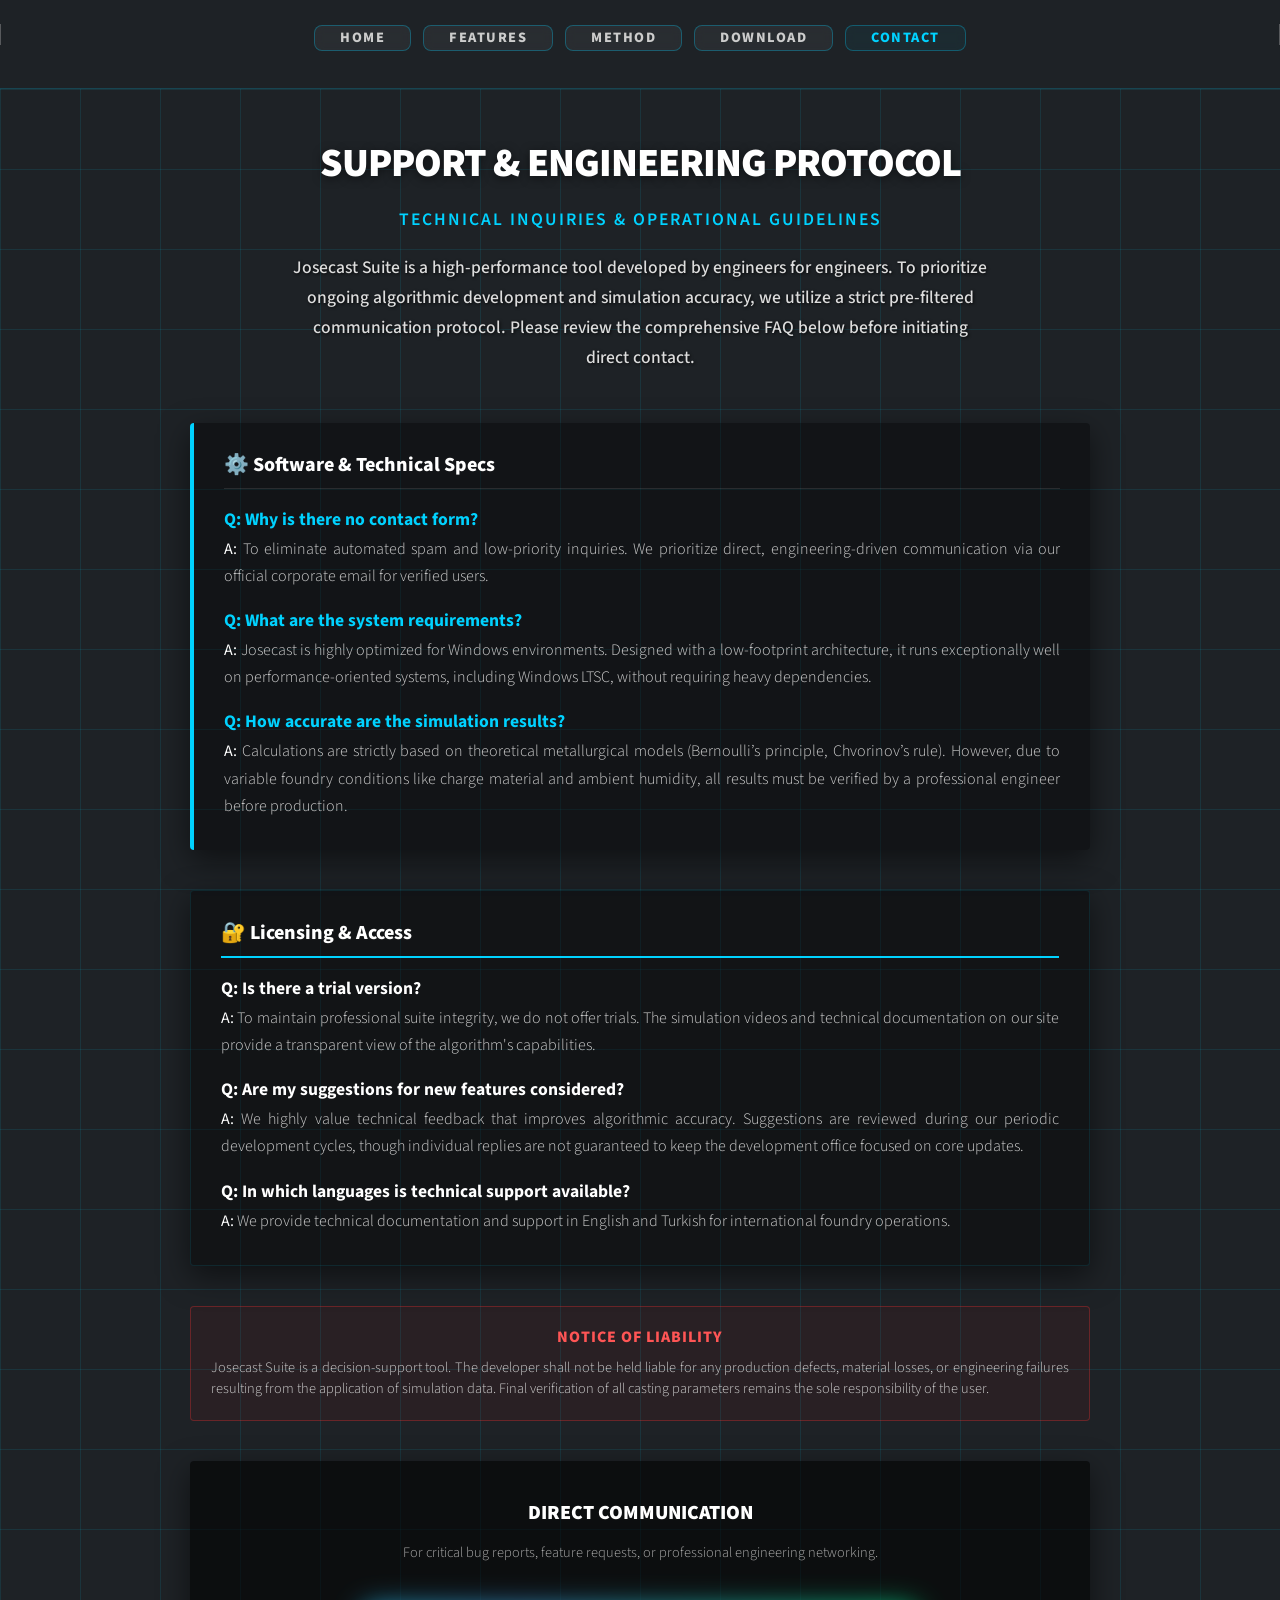
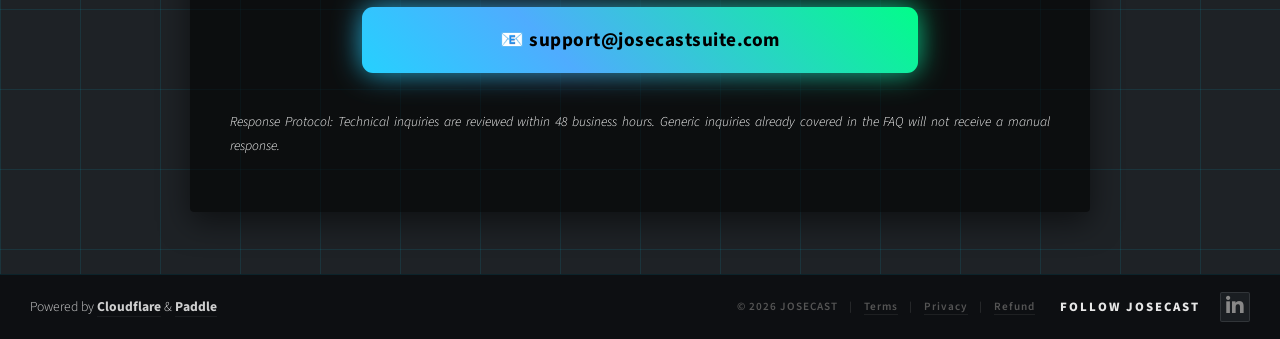
==== commit 2e44d6fe: "Add files via upload" ====
--- a/Contact.html
+++ b/Contact.html
@@ -191,7 +191,7 @@
 
                                 <div style="margin-bottom: 0;">
                                     <h4 style="color: #00d2ff !important; font-weight: 700; margin-bottom: 5px; font-size: 1.1em;">Q: How accurate are the simulation results?</h4>
-                                    <p style="margin: 0; line-height: 1.7; font-size: 1em; color: #cccccc !important;"><strong style="color:#fff;">A:</strong> Calculations are strictly based on theoretical metallurgical models (Bernoulli’s principle, Chvorinov’s rule). However, due to variable foundry conditions like charge material and ambient humidity, all results <strong>must be verified</strong> by a professional engineer before production.</p>
+                                    <p style="margin: 0; line-height: 1.7; font-size: 1em; color: #cccccc !important;"><strong style="color:#fff;">A:</strong> Calculations are strictly based on theoretical metallurgical models (Bernoulli’s principle, Chvorinov’s rule). However, due to variable foundry conditions like charge material and ambient humidity, all results must be verified by a professional engineer before production.</p>
                                 </div>
                             </section>
 
@@ -212,7 +212,7 @@
                                 
                                 <div style="margin-bottom: 0;">
                                     <h4 style="color: #ffffff !important; font-weight: 700; margin-bottom: 5px; font-size: 1.1em;">Q: In which languages is technical support available?</h4>
-                                    <p style="margin: 0; line-height: 1.7; font-size: 1em; color: #cccccc !important;"><strong style="color:#fff;">A:</strong> We provide technical documentation and support in <strong>English and Turkish</strong> for international foundry operations.</p>
+                                    <p style="margin: 0; line-height: 1.7; font-size: 1em; color: #cccccc !important;"><strong style="color:#fff;">A:</strong> We provide technical documentation and support in English and Turkish for international foundry operations.</p>
                                 </div>
                             </section>
 
@@ -227,10 +227,11 @@
                                 <div style="flex: 1; min-width: 300px; background-color: rgba(0, 0, 0, 0.6) !important; padding: 40px; border-radius: 4px; box-shadow: 0 10px 30px rgba(0,0,0,0.5); text-align: center;">
                                     <h3 style="color: #ffffff !important; font-weight: 900; margin-bottom: 15px;">DIRECT COMMUNICATION</h3>
                                     <p style="color: #aaaaaa !important; font-size: 0.9em; margin-bottom: 25px; text-align: center;">For critical bug reports, feature requests, or professional engineering networking.</p>
-                                    
-                                    <a href="mailto:support@josecastsuite.com" class="btn-support-direct">
-                                        📧 support@josecastsuite.com
-                                    </a>
+                                <a href="https://mail.google.com/mail/?view=cm&fs=1&to=support@josecastsuite.com" 
+                                onclick="window.open(this.href,'_blank'); return false;"
+                                class="btn-support-direct">
+                                📧 support@josecastsuite.com
+                                </a>
                                     
                                     <p style="font-size: 0.85em; color: #ffffff !important; margin-top: 20px;">
                                         <em>Response Protocol: Technical inquiries are reviewed within 48 business hours. Generic inquiries already covered in the FAQ will not receive a manual response.</em>
